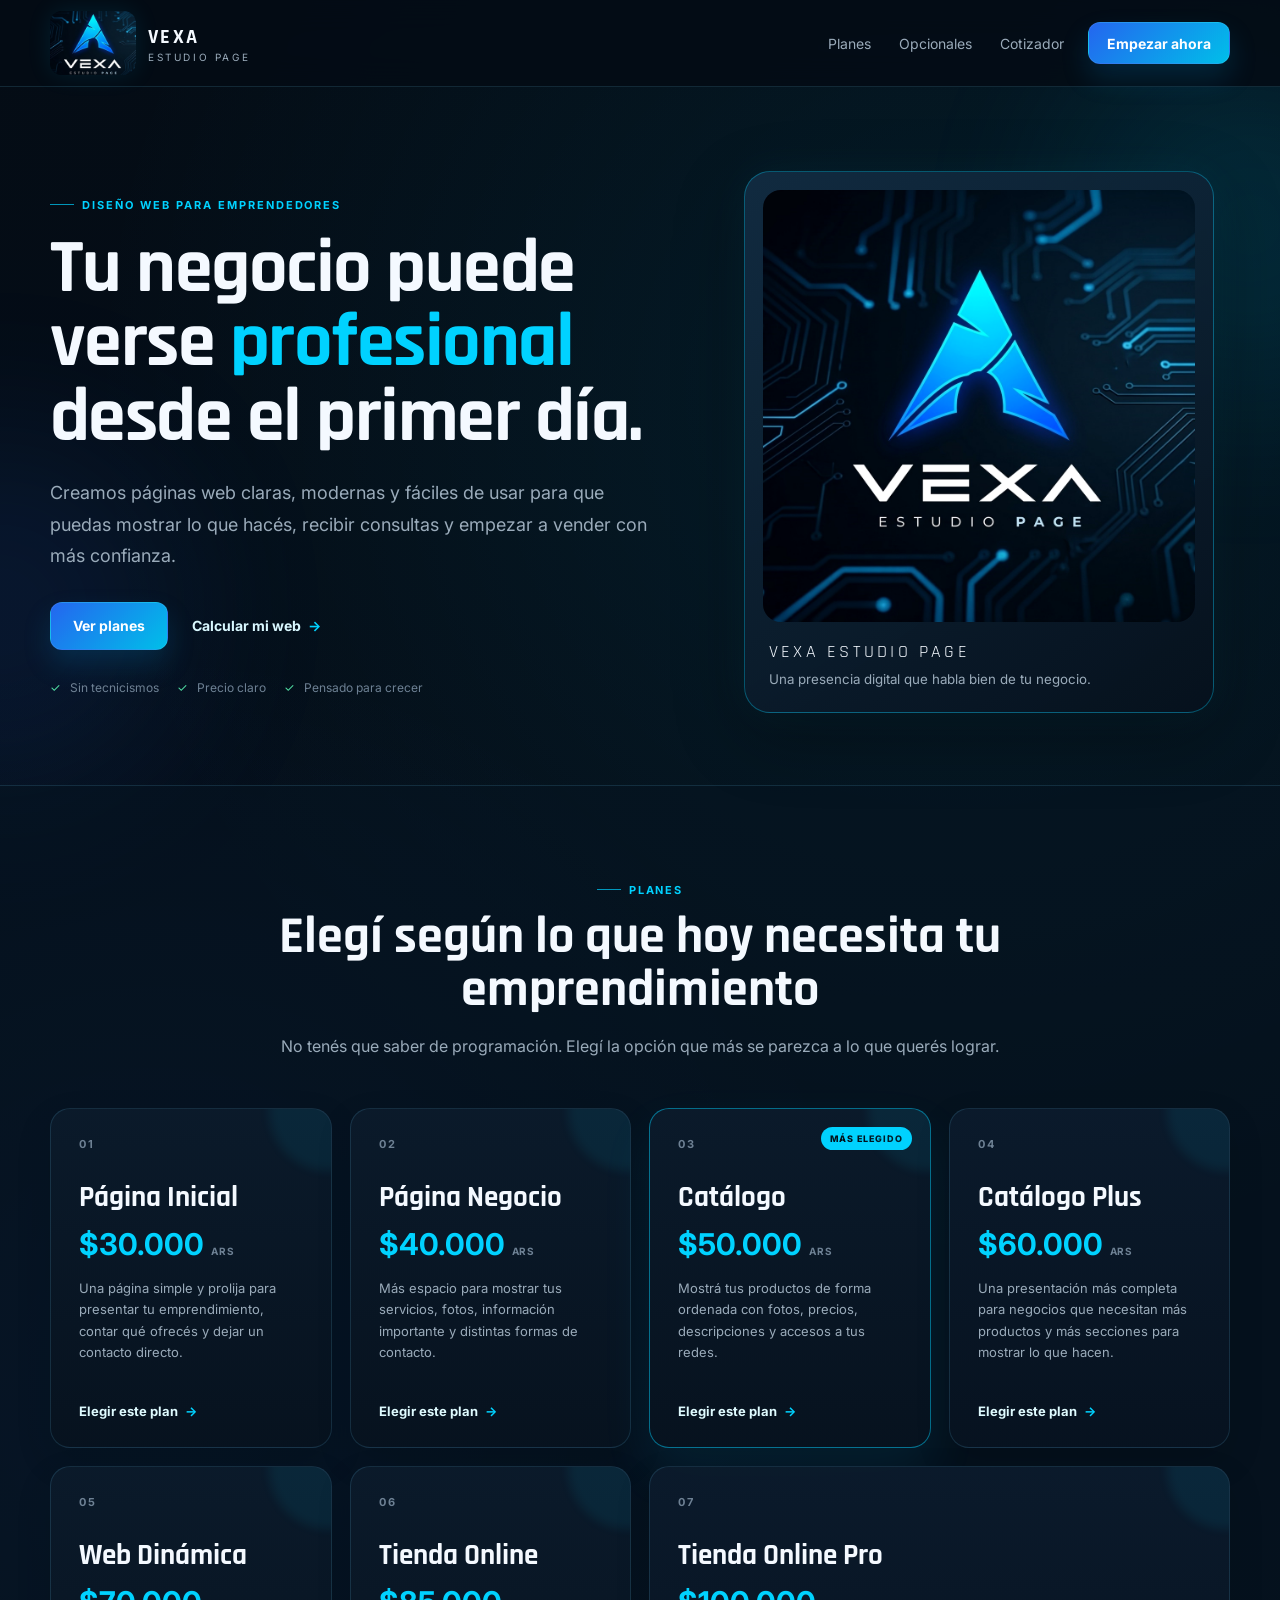
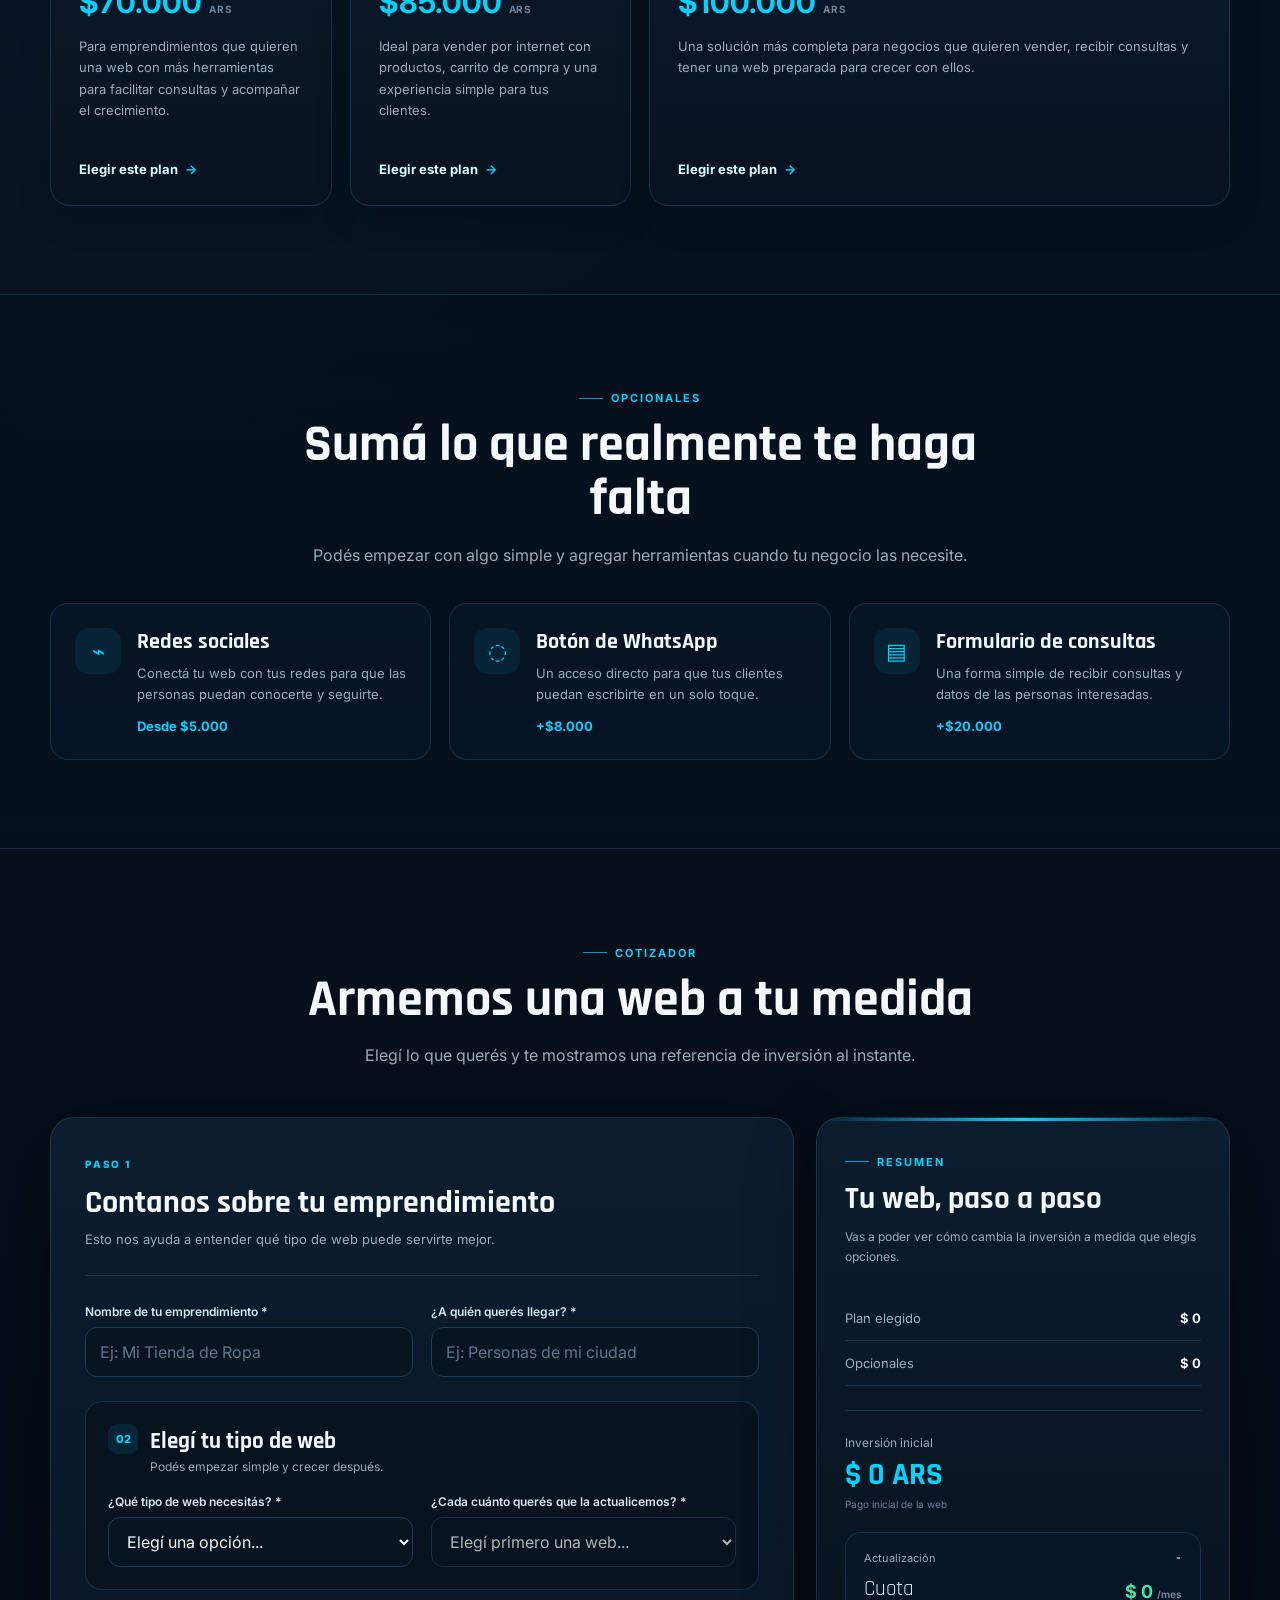
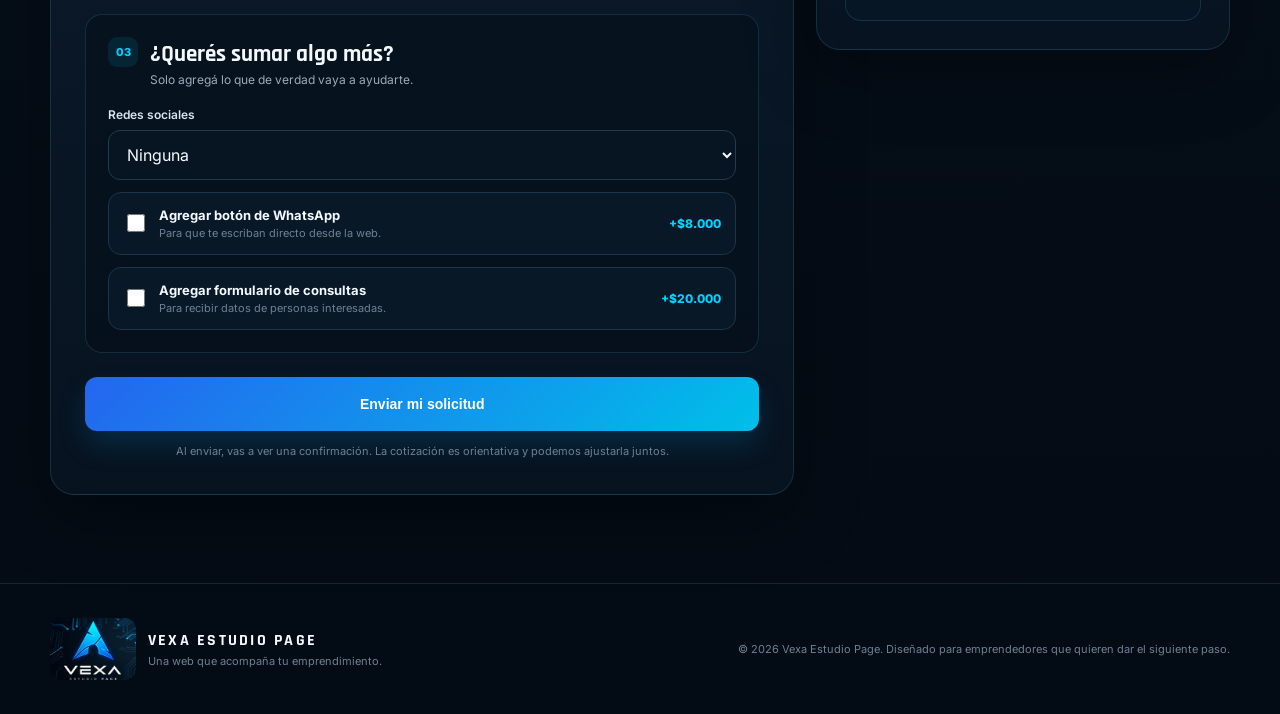
==== index.html @ 66c9d96b "1.0" ====
<!DOCTYPE html>
<html lang="es">
<head>
  <meta charset="UTF-8">
  <meta name="viewport" content="width=device-width, initial-scale=1.0">
  <meta name="description" content="Vexa Estudio Page: páginas web claras, modernas y pensadas para emprendedores.">
  <title>Vexa Estudio Page | Tu web para empezar a crecer</title>
  <link rel="preconnect" href="https://fonts.googleapis.com">
  <link rel="preconnect" href="https://fonts.gstatic.com" crossorigin>
  <link href="https://fonts.googleapis.com/css2?family=Inter:wght@400;500;600;700&family=Rajdhani:wght@500;600;700&display=swap" rel="stylesheet">
  <link rel="stylesheet" href="styles.css">
</head>
<body>
  <div class="page-glow page-glow-one"></div>
  <div class="page-glow page-glow-two"></div>

  <header class="site-header">
    <div class="container header-inner">
      <a class="brand" href="#inicio" aria-label="Vexa Estudio Page">
        <img src="img/logo-vexa-header.jpg" alt="Vexa Estudio Page" class="brand-logo">
        <span class="brand-copy">
          <strong>VEXA</strong>
          <small>ESTUDIO PAGE</small>
        </span>
      </a>

      <nav class="main-nav" aria-label="Navegación principal">
        <a href="#servicios">Planes</a>
        <a href="#funciones">Opcionales</a>
        <a href="#cotizador">Cotizador</a>
      </nav>

      <a href="#cotizador" class="button button-small">Empezar ahora</a>
    </div>
  </header>

  <main>
    <section id="inicio" class="hero">
      <div class="container hero-grid">
        <div class="hero-copy">
          <span class="eyebrow">DISEÑO WEB PARA EMPRENDEDORES</span>
          <h1>Tu negocio puede verse <span>profesional</span> desde el primer día.</h1>
          <p class="hero-text">Creamos páginas web claras, modernas y fáciles de usar para que puedas mostrar lo que hacés, recibir consultas y empezar a vender con más confianza.</p>
          <div class="hero-actions">
            <a href="#servicios" class="button">Ver planes</a>
            <a href="#cotizador" class="text-link">Calcular mi web <span>→</span></a>
          </div>
          <div class="hero-notes">
            <span><i>✓</i> Sin tecnicismos</span>
            <span><i>✓</i> Precio claro</span>
            <span><i>✓</i> Pensado para crecer</span>
          </div>
        </div>

        <div class="hero-brand-card" aria-label="Identidad de Vexa Estudio Page">
          <div class="hero-card-frame">
            <img src="img/logotipo.jpg" alt="Logotipo Vexa Estudio Page" class="hero-logo">
            <div class="hero-card-caption">
              <span>VEXA ESTUDIO PAGE</span>
              <small>Una presencia digital que habla bien de tu negocio.</small>
            </div>
          </div>
        </div>
      </div>
    </section>

    <section id="servicios" class="section section-plans">
      <div class="container">
        <div class="section-heading">
          <span class="eyebrow">PLANES</span>
          <h2>Elegí según lo que hoy necesita tu emprendimiento</h2>
          <p>No tenés que saber de programación. Elegí la opción que más se parezca a lo que querés lograr.</p>
        </div>

        <div class="plans-grid">
          <article class="plan-card">
            <span class="plan-number">01</span>
            <h3>Página Inicial</h3>
            <p class="plan-price">$30.000 <small>ARS</small></p>
            <p class="plan-description">Una página simple y prolija para presentar tu emprendimiento, contar qué ofrecés y dejar un contacto directo.</p>
            <a href="#cotizador" class="plan-link">Elegir este plan <span>→</span></a>
          </article>

          <article class="plan-card">
            <span class="plan-number">02</span>
            <h3>Página Negocio</h3>
            <p class="plan-price">$40.000 <small>ARS</small></p>
            <p class="plan-description">Más espacio para mostrar tus servicios, fotos, información importante y distintas formas de contacto.</p>
            <a href="#cotizador" class="plan-link">Elegir este plan <span>→</span></a>
          </article>

          <article class="plan-card featured">
            <div class="plan-badge">MÁS ELEGIDO</div>
            <span class="plan-number">03</span>
            <h3>Catálogo</h3>
            <p class="plan-price">$50.000 <small>ARS</small></p>
            <p class="plan-description">Mostrá tus productos de forma ordenada con fotos, precios, descripciones y accesos a tus redes.</p>
            <a href="#cotizador" class="plan-link">Elegir este plan <span>→</span></a>
          </article>

          <article class="plan-card">
            <span class="plan-number">04</span>
            <h3>Catálogo Plus</h3>
            <p class="plan-price">$60.000 <small>ARS</small></p>
            <p class="plan-description">Una presentación más completa para negocios que necesitan más productos y más secciones para mostrar lo que hacen.</p>
            <a href="#cotizador" class="plan-link">Elegir este plan <span>→</span></a>
          </article>

          <article class="plan-card">
            <span class="plan-number">05</span>
            <h3>Web Dinámica</h3>
            <p class="plan-price">$70.000 <small>ARS</small></p>
            <p class="plan-description">Para emprendimientos que quieren una web con más herramientas para facilitar consultas y acompañar el crecimiento.</p>
            <a href="#cotizador" class="plan-link">Elegir este plan <span>→</span></a>
          </article>

          <article class="plan-card">
            <span class="plan-number">06</span>
            <h3>Tienda Online</h3>
            <p class="plan-price">$85.000 <small>ARS</small></p>
            <p class="plan-description">Ideal para vender por internet con productos, carrito de compra y una experiencia simple para tus clientes.</p>
            <a href="#cotizador" class="plan-link">Elegir este plan <span>→</span></a>
          </article>

          <article class="plan-card plan-card-wide">
            <span class="plan-number">07</span>
            <h3>Tienda Online Pro</h3>
            <p class="plan-price">$100.000 <small>ARS</small></p>
            <p class="plan-description">Una solución más completa para negocios que quieren vender, recibir consultas y tener una web preparada para crecer con ellos.</p>
            <a href="#cotizador" class="plan-link">Elegir este plan <span>→</span></a>
          </article>
        </div>
      </div>
    </section>

    <section id="funciones" class="section section-extras">
      <div class="container">
        <div class="section-heading compact">
          <span class="eyebrow">OPCIONALES</span>
          <h2>Sumá lo que realmente te haga falta</h2>
          <p>Podés empezar con algo simple y agregar herramientas cuando tu negocio las necesite.</p>
        </div>

        <div class="extras-grid">
          <article class="extra-card">
            <div class="extra-icon">⌁</div>
            <div>
              <h3>Redes sociales</h3>
              <p>Conectá tu web con tus redes para que las personas puedan conocerte y seguirte.</p>
              <strong>Desde $5.000</strong>
            </div>
          </article>

          <article class="extra-card">
            <div class="extra-icon">◌</div>
            <div>
              <h3>Botón de WhatsApp</h3>
              <p>Un acceso directo para que tus clientes puedan escribirte en un solo toque.</p>
              <strong>+$8.000</strong>
            </div>
          </article>

          <article class="extra-card">
            <div class="extra-icon">▤</div>
            <div>
              <h3>Formulario de consultas</h3>
              <p>Una forma simple de recibir consultas y datos de las personas interesadas.</p>
              <strong>+$20.000</strong>
            </div>
          </article>
        </div>
      </div>
    </section>

    <section id="cotizador" class="section section-quote">
      <div class="container">
        <div class="section-heading quote-heading">
          <span class="eyebrow">COTIZADOR</span>
          <h2>Armemos una web a tu medida</h2>
          <p>Elegí lo que querés y te mostramos una referencia de inversión al instante.</p>
        </div>

        <div class="quote-layout">
          <div class="form-card">
            <div class="form-header">
              <span class="step-label">PASO 1</span>
              <h3>Contanos sobre tu emprendimiento</h3>
              <p>Esto nos ayuda a entender qué tipo de web puede servirte mejor.</p>
            </div>

            <form id="cotizadorForm">
              <div class="field-grid">
                <div class="field">
                  <label for="nombreNegocio">Nombre de tu emprendimiento *</label>
                  <input type="text" id="nombreNegocio" required placeholder="Ej: Mi Tienda de Ropa">
                </div>
                <div class="field">
                  <label for="publicoObjetivo">¿A quién querés llegar? *</label>
                  <input type="text" id="publicoObjetivo" required placeholder="Ej: Personas de mi ciudad">
                </div>
              </div>

              <div class="form-block">
                <div class="form-block-title">
                  <span>02</span>
                  <div>
                    <h4>Elegí tu tipo de web</h4>
                    <p>Podés empezar simple y crecer después.</p>
                  </div>
                </div>

                <div class="field-grid">
                  <div class="field">
                    <label for="formatoWeb">¿Qué tipo de web necesitás? *</label>
                    <select id="formatoWeb" required class="val-trigger">
                      <option value="" disabled selected>Elegí una opción...</option>
                      <option value="inicio">Página Inicial ($30.000)</option>
                      <option value="negocio">Página Negocio ($40.000)</option>
                      <option value="catalogo">Catálogo ($50.000)</option>
                      <option value="catalogoplus">Catálogo Plus ($60.000)</option>
                      <option value="dinamica">Web Dinámica ($70.000)</option>
                      <option value="tienda">Tienda Online ($85.000)</option>
                      <option value="tiendapro">Tienda Online Pro ($100.000)</option>
                      <option value="amedida">Necesito algo especial</option>
                    </select>
                  </div>
                  <div class="field">
                    <label for="frecuenciaMantenimiento">¿Cada cuánto querés que la actualicemos? *</label>
                    <select id="frecuenciaMantenimiento" required class="val-trigger">
                      <option value="" disabled selected>Elegí primero una web...</option>
                      <option value="mensual">Mensual (Básico)</option>
                      <option value="quincenal">Quincenal (Recomendado)</option>
                      <option value="semanal">Semanal (Pro)</option>
                    </select>
                  </div>
                </div>
              </div>

              <div class="form-block">
                <div class="form-block-title">
                  <span>03</span>
                  <div>
                    <h4>¿Querés sumar algo más?</h4>
                    <p>Solo agregá lo que de verdad vaya a ayudarte.</p>
                  </div>
                </div>

                <div class="field">
                  <label for="addonRedes">Redes sociales</label>
                  <select id="addonRedes" class="val-trigger">
                    <option value="0" selected>Ninguna</option>
                    <option value="1">1 Red Social (+$5.000)</option>
                    <option value="3">3 Redes Sociales (+$13.000)</option>
                  </select>
                </div>

                <label class="check-row">
                  <input type="checkbox" id="addonWhatsapp" class="val-trigger" value="8000">
                  <span>
                    <strong>Agregar botón de WhatsApp</strong>
                    <small>Para que te escriban directo desde la web.</small>
                  </span>
                  <em>+$8.000</em>
                </label>

                <label class="check-row">
                  <input type="checkbox" id="addonLeads" class="val-trigger" value="20000">
                  <span>
                    <strong>Agregar formulario de consultas</strong>
                    <small>Para recibir datos de personas interesadas.</small>
                  </span>
                  <em>+$20.000</em>
                </label>
              </div>

              <button type="submit" class="button button-submit">Enviar mi solicitud</button>
              <p class="form-note">Al enviar, vas a ver una confirmación. La cotización es orientativa y podemos ajustarla juntos.</p>
            </form>
          </div>

          <aside class="summary-card" aria-live="polite">
            <div class="summary-top">
              <span class="eyebrow">RESUMEN</span>
              <h3>Tu web, paso a paso</h3>
              <p>Vas a poder ver cómo cambia la inversión a medida que elegís opciones.</p>
            </div>

            <div class="summary-list">
              <div class="summary-row">
                <span>Plan elegido</span>
                <strong id="val-plan">$ 0</strong>
              </div>
              <div class="summary-row">
                <span>Opcionales</span>
                <strong id="val-addons">$ 0</strong>
              </div>

              <div id="detalle-addons-lista" class="summary-details hidden">
                <div id="det-redes" class="summary-detail hidden"><span>Redes sociales</span><span id="val-det-redes"></span></div>
                <div id="det-wsp" class="summary-detail hidden"><span>WhatsApp</span><span>$ 8.000</span></div>
                <div id="det-leads" class="summary-detail hidden"><span>Formulario</span><span>$ 20.000</span></div>
              </div>
            </div>

            <div class="summary-total">
              <span>Inversión inicial</span>
              <strong id="val-total-desarrollo">$ 0 ARS</strong>
              <small>Pago inicial de la web</small>
            </div>

            <div class="summary-maintenance">
              <div class="maintenance-head">
                <span>Actualización</span>
                <b id="lbl-freq">-</b>
              </div>
              <div class="maintenance-price">
                <span>Cuota</span>
                <strong id="val-mantenimiento">$ 0 <small>/mes</small></strong>
              </div>
            </div>
          </aside>
        </div>
      </div>
    </section>
  </main>

  <footer class="site-footer">
    <div class="container footer-inner">
      <div class="footer-brand">
        <img src="img/logo-vexa-header.jpg" alt="Vexa Estudio Page" class="footer-logo">
        <div>
          <strong>VEXA ESTUDIO PAGE</strong>
          <span>Una web que acompaña tu emprendimiento.</span>
        </div>
      </div>
      <p>© 2026 Vexa Estudio Page. Diseñado para emprendedores que quieren dar el siguiente paso.</p>
    </div>
  </footer>

  <div id="mensajeExito" class="toast" role="status" aria-live="polite">
    <div class="toast-icon">✓</div>
    <div>
      <strong>Solicitud enviada</strong>
      <p>Recibimos tus datos. Pronto nos pondremos en contacto para ayudarte.</p>
    </div>
  </div>

  <script src="script.js"></script>
</body>
</html>
---- styles.css ----
:root {
  --bg: #06101c;
  --bg-soft: #081827;
  --panel: #0b1a2b;
  --panel-2: #0e2236;
  --line: rgba(108, 211, 255, .14);
  --line-strong: rgba(0, 210, 255, .34);
  --cyan: #00d2ff;
  --blue: #2c74ff;
  --text: #f4f9ff;
  --muted: #9aabba;
  --muted-2: #6e8194;
  --success: #51e1a5;
  --shadow: 0 22px 70px rgba(0, 0, 0, .32);
  --radius: 20px;
}

* { box-sizing: border-box; }
html { scroll-behavior: smooth; }
body {
  margin: 0;
  background:
    radial-gradient(circle at 75% 10%, rgba(0,210,255,.08), transparent 24%),
    radial-gradient(circle at 12% 35%, rgba(44,116,255,.08), transparent 26%),
    linear-gradient(180deg, #040c15 0%, var(--bg) 52%, #040b14 100%);
  color: var(--text);
  font-family: 'Inter', sans-serif;
  overflow-x: hidden;
}

a { color: inherit; text-decoration: none; }
img { max-width: 100%; }
.container { width: min(1180px, calc(100% - 40px)); margin: 0 auto; }

.page-glow {
  position: fixed;
  width: 360px;
  height: 360px;
  border-radius: 50%;
  filter: blur(90px);
  pointer-events: none;
  opacity: .11;
  z-index: -1;
}
.page-glow-one { top: 5%; right: -150px; background: var(--cyan); }
.page-glow-two { bottom: 12%; left: -180px; background: var(--blue); }

.site-header {
  position: sticky;
  top: 0;
  z-index: 50;
  background: rgba(4, 12, 21, .88);
  backdrop-filter: blur(16px);
  border-bottom: 1px solid var(--line);
}
.header-inner {
  min-height: 86px;
  display: flex;
  align-items: center;
  justify-content: space-between;
  gap: 24px;
}
.brand { display: flex; align-items: center; gap: 12px; min-width: 240px; }
.brand-logo {
  width: 86px;
  height: 64px;
  border-radius: 12px;
  object-fit: cover;
  object-position: center;
  box-shadow: 0 0 24px rgba(0,210,255,.10);
}
.brand-copy { display: flex; flex-direction: column; gap: 1px; }
.brand-copy strong { font-family: 'Rajdhani', sans-serif; font-size: 20px; letter-spacing: .12em; }
.brand-copy small { color: var(--muted); font-size: 10px; letter-spacing: .26em; }
.main-nav { display: flex; align-items: center; gap: 28px; margin-left: auto; }
.main-nav a { color: var(--muted); font-size: 14px; transition: color .2s ease; }
.main-nav a:hover { color: var(--text); }

.button {
  display: inline-flex;
  justify-content: center;
  align-items: center;
  min-height: 48px;
  padding: 0 22px;
  border-radius: 12px;
  color: white;
  font-weight: 700;
  font-size: 14px;
  border: 1px solid rgba(255,255,255,.08);
  background: linear-gradient(135deg, #2466ef, #00bfe9);
  box-shadow: 0 14px 28px rgba(0,151,224,.18);
  transition: transform .2s ease, box-shadow .2s ease, filter .2s ease;
}
.button:hover { transform: translateY(-2px); box-shadow: 0 18px 34px rgba(0,151,224,.24); filter: brightness(1.04); }
.button-small { min-height: 42px; padding: 0 18px; }

.hero { padding: 84px 0 72px; }
.hero-grid { display: grid; grid-template-columns: 1.1fr .9fr; gap: 64px; align-items: center; }
.eyebrow {
  display: inline-flex;
  align-items: center;
  gap: 8px;
  color: var(--cyan);
  font-size: 11px;
  font-weight: 700;
  letter-spacing: .18em;
}
.eyebrow::before { content: ''; width: 24px; height: 1px; background: var(--cyan); opacity: .7; }
.hero h1, .section-heading h2, .form-header h3, .summary-top h3, .plan-card h3 { font-family: 'Rajdhani', sans-serif; }
.hero h1 {
  font-size: clamp(46px, 6vw, 76px);
  line-height: .98;
  margin: 20px 0 22px;
  max-width: 720px;
  letter-spacing: -.02em;
}
.hero h1 span { color: var(--cyan); }
.hero-text { color: var(--muted); font-size: 18px; line-height: 1.75; max-width: 650px; margin: 0 0 30px; }
.hero-actions { display: flex; align-items: center; gap: 24px; flex-wrap: wrap; }
.text-link { color: #d9f8ff; font-size: 14px; font-weight: 700; }
.text-link span { color: var(--cyan); margin-left: 4px; }
.hero-notes { display: flex; flex-wrap: wrap; gap: 18px; margin-top: 30px; color: var(--muted-2); font-size: 12px; }
.hero-notes i { color: var(--success); font-style: normal; margin-right: 6px; }
.hero-brand-card { display: flex; justify-content: center; }
.hero-card-frame {
  width: min(470px, 100%);
  border-radius: 26px;
  padding: 18px;
  background: linear-gradient(145deg, rgba(20,47,70,.84), rgba(6,17,29,.96));
  border: 1px solid var(--line-strong);
  box-shadow: var(--shadow), 0 0 42px rgba(0,210,255,.07);
}
.hero-logo {
  display: block;
  width: 100%;
  aspect-ratio: 1 / 1;
  object-fit: cover;
  border-radius: 18px;
  filter: saturate(1.04) contrast(1.02);
}
.hero-card-caption { padding: 18px 6px 4px; }
.hero-card-caption span { display: block; font-family: 'Rajdhani', sans-serif; font-size: 18px; letter-spacing: .18em; }
.hero-card-caption small { display: block; color: var(--muted); margin-top: 6px; line-height: 1.6; }

.section { padding: 88px 0; }
.section-plans { border-top: 1px solid var(--line); border-bottom: 1px solid var(--line); background: rgba(7,20,33,.55); }
.section-heading { max-width: 760px; margin: 0 auto 48px; text-align: center; }
.section-heading.compact { margin-bottom: 34px; }
.section-heading h2 { font-size: clamp(36px, 5vw, 52px); line-height: 1.03; margin: 14px 0 14px; }
.section-heading p { margin: 0; color: var(--muted); line-height: 1.75; }

.plans-grid { display: grid; grid-template-columns: repeat(4, 1fr); gap: 18px; }
.plan-card {
  position: relative;
  min-height: 340px;
  padding: 28px;
  border-radius: var(--radius);
  background: linear-gradient(180deg, rgba(11,27,44,.96), rgba(7,19,32,.96));
  border: 1px solid var(--line);
  box-shadow: 0 14px 36px rgba(0,0,0,.12);
  display: flex;
  flex-direction: column;
  overflow: hidden;
  transition: transform .24s ease, border-color .24s ease, box-shadow .24s ease;
}
.plan-card::after {
  content: '';
  position: absolute;
  width: 120px;
  height: 120px;
  top: -58px;
  right: -58px;
  border-radius: 50%;
  background: rgba(0,210,255,.07);
  filter: blur(5px);
}
.plan-card:hover { transform: translateY(-6px); border-color: rgba(0,210,255,.35); box-shadow: 0 22px 42px rgba(0,0,0,.18); }
.plan-card.featured { border-color: rgba(0,210,255,.48); box-shadow: 0 24px 52px rgba(0,210,255,.08); }
.plan-card-wide { grid-column: span 2; }
.plan-number { color: var(--muted-2); font-size: 11px; font-weight: 700; letter-spacing: .2em; }
.plan-card h3 { font-size: 29px; margin: 28px 0 10px; }
.plan-price { margin: 0; color: var(--cyan); font-size: 30px; font-weight: 700; }
.plan-price small { color: var(--muted-2); font-size: 10px; letter-spacing: .08em; }
.plan-description { color: var(--muted); line-height: 1.65; font-size: 13px; margin: 16px 0 26px; flex: 1; }
.plan-link { color: #dffbff; font-size: 13px; font-weight: 700; }
.plan-link span { color: var(--cyan); margin-left: 4px; }
.plan-badge { position: absolute; top: 18px; right: 18px; padding: 6px 9px; border-radius: 999px; font-size: 9px; font-weight: 800; letter-spacing: .11em; color: #02121d; background: var(--cyan); }

.section-extras { background: linear-gradient(180deg, transparent, rgba(7,18,30,.62)); }
.extras-grid { display: grid; grid-template-columns: repeat(3, 1fr); gap: 18px; }
.extra-card { display: flex; gap: 16px; padding: 24px; border: 1px solid var(--line); background: rgba(8,24,40,.7); border-radius: 18px; }
.extra-icon { width: 46px; height: 46px; flex: 0 0 auto; display: grid; place-items: center; border-radius: 14px; background: rgba(0,210,255,.08); color: var(--cyan); font-size: 22px; }
.extra-card h3 { margin: 0 0 7px; font-family: 'Rajdhani', sans-serif; font-size: 22px; }
.extra-card p { margin: 0 0 10px; color: var(--muted); font-size: 13px; line-height: 1.65; }
.extra-card strong { font-size: 13px; color: var(--cyan); }

.section-quote { border-top: 1px solid var(--line); }
.quote-layout { display: grid; grid-template-columns: 1.35fr .75fr; gap: 22px; align-items: start; }
.form-card, .summary-card { border-radius: 24px; border: 1px solid var(--line); background: linear-gradient(180deg, rgba(12,29,47,.98), rgba(7,19,32,.98)); box-shadow: var(--shadow); }
.form-card { padding: 34px; }
.form-header { margin-bottom: 28px; padding-bottom: 24px; border-bottom: 1px solid var(--line); }
.step-label { color: var(--cyan); font-size: 10px; letter-spacing: .18em; font-weight: 800; }
.form-header h3 { margin: 10px 0 6px; font-size: 32px; }
.form-header p { margin: 0; color: var(--muted); line-height: 1.65; font-size: 13px; }
.field-grid { display: grid; grid-template-columns: repeat(2, 1fr); gap: 18px; }
.field { display: flex; flex-direction: column; gap: 8px; }
.field label { font-size: 12px; color: #d8e6f0; font-weight: 600; }
input, select {
  width: 100%;
  min-height: 50px;
  border-radius: 12px;
  border: 1px solid #233a50;
  background: #071522;
  color: var(--text);
  padding: 0 14px;
  font: inherit;
  outline: none;
  transition: border-color .2s ease, box-shadow .2s ease, background .2s ease;
}
input::placeholder { color: #617488; }
input:focus, select:focus { border-color: var(--cyan); box-shadow: 0 0 0 3px rgba(0,210,255,.09); background: #081a2a; }
.form-block { margin-top: 24px; padding: 22px; background: rgba(4,14,24,.52); border: 1px solid var(--line); border-radius: 17px; }
.form-block-title { display: flex; gap: 12px; align-items: flex-start; margin-bottom: 20px; }
.form-block-title > span { display: inline-grid; place-items: center; width: 30px; height: 30px; border-radius: 9px; background: rgba(0,210,255,.10); color: var(--cyan); font-size: 11px; font-weight: 800; }
.form-block-title h4 { margin: 3px 0 3px; font-family: 'Rajdhani', sans-serif; font-size: 23px; }
.form-block-title p { margin: 0; color: var(--muted); font-size: 12px; }
.check-row { display: grid; grid-template-columns: 24px 1fr auto; gap: 12px; align-items: center; padding: 14px; margin-top: 12px; border-radius: 13px; border: 1px solid #1d3449; background: #081827; cursor: pointer; }
.check-row input { width: 18px; min-height: 18px; accent-color: var(--cyan); }
.check-row strong { display: block; font-size: 13px; }
.check-row small { display: block; color: var(--muted-2); margin-top: 3px; font-size: 11px; }
.check-row em { color: var(--cyan); font-style: normal; font-weight: 800; font-size: 12px; }
.button-submit { width: 100%; border: 0; margin-top: 24px; min-height: 54px; }
.form-note { margin: 12px 0 0; color: var(--muted-2); font-size: 11px; line-height: 1.6; text-align: center; }

.summary-card { position: sticky; top: 108px; padding: 28px; overflow: hidden; }
.summary-card::before { content: ''; position: absolute; inset: 0 0 auto 0; height: 3px; background: linear-gradient(90deg, transparent, var(--cyan), transparent); }
.summary-top h3 { font-size: 31px; margin: 10px 0 8px; }
.summary-top p { margin: 0; color: var(--muted); font-size: 12px; line-height: 1.7; }
.summary-list { margin-top: 28px; }
.summary-row, .summary-detail { display: flex; justify-content: space-between; align-items: center; gap: 18px; }
.summary-row { padding: 14px 0; border-bottom: 1px solid var(--line); color: var(--muted); font-size: 13px; }
.summary-row strong { color: var(--text); }
.summary-details { padding: 10px 0 4px 14px; }
.summary-detail { padding: 5px 0; color: var(--muted-2); font-size: 11px; }
.summary-total { margin-top: 24px; padding-top: 24px; border-top: 1px solid var(--line); }
.summary-total span { display: block; color: var(--muted); font-size: 12px; }
.summary-total strong { display: block; margin-top: 5px; font-size: 31px; color: var(--cyan); font-family: 'Rajdhani', sans-serif; }
.summary-total small { display: block; margin-top: 3px; color: var(--muted-2); font-size: 10px; }
.summary-maintenance { margin-top: 22px; padding: 18px; border-radius: 16px; border: 1px solid var(--line); background: #071624; }
.maintenance-head { display: flex; justify-content: space-between; gap: 10px; color: var(--muted); font-size: 11px; }
.maintenance-head b { color: #d7e9f3; font-size: 10px; text-transform: uppercase; letter-spacing: .08em; }
.maintenance-price { display: flex; justify-content: space-between; align-items: end; gap: 10px; margin-top: 10px; }
.maintenance-price span { color: #d8e6f0; font-family: 'Rajdhani', sans-serif; font-size: 21px; }
.maintenance-price strong { color: var(--success); font-size: 18px; }
.maintenance-price small { color: var(--muted-2); font-size: 10px; }
.hidden { display: none !important; }

.site-footer { border-top: 1px solid var(--line); background: #030b14; padding: 34px 0; }
.footer-inner { display: flex; justify-content: space-between; align-items: center; gap: 24px; }
.footer-brand { display: flex; align-items: center; gap: 12px; }
.footer-logo { width: 86px; height: 62px; object-fit: cover; border-radius: 11px; }
.footer-brand strong { display: block; font-family: 'Rajdhani', sans-serif; letter-spacing: .14em; font-size: 16px; }
.footer-brand span { display: block; margin-top: 3px; color: var(--muted-2); font-size: 11px; }
.footer-inner > p { margin: 0; color: var(--muted-2); font-size: 11px; text-align: right; }

.toast { position: fixed; right: 22px; bottom: 22px; z-index: 100; width: min(370px, calc(100vw - 44px)); display: none; align-items: flex-start; gap: 12px; padding: 16px; border-radius: 16px; background: #092033; border: 1px solid rgba(0,210,255,.3); box-shadow: 0 22px 55px rgba(0,0,0,.35); }
.toast-icon { width: 34px; height: 34px; display: grid; place-items: center; border-radius: 10px; background: rgba(81,225,165,.11); color: var(--success); font-weight: 900; }
.toast strong { font-size: 13px; }
.toast p { margin: 4px 0 0; color: var(--muted); line-height: 1.5; font-size: 11px; }

@media (max-width: 1050px) {
  .main-nav { display: none; }
  .hero-grid { grid-template-columns: 1fr; }
  .hero-copy { max-width: 760px; }
  .hero-brand-card { justify-content: flex-start; }
  .plans-grid { grid-template-columns: repeat(2, 1fr); }
  .plan-card-wide { grid-column: span 1; }
  .quote-layout { grid-template-columns: 1fr; }
  .summary-card { position: static; }
}

@media (max-width: 720px) {
  .container { width: min(100% - 28px, 1180px); }
  .header-inner { min-height: 76px; }
  .brand { min-width: auto; }
  .brand-copy { display: none; }
  .brand-logo { width: 92px; height: 60px; }
  .button-small { min-height: 40px; padding: 0 14px; font-size: 12px; }
  .hero { padding: 58px 0 54px; }
  .hero h1 { font-size: clamp(42px, 12vw, 62px); }
  .hero-text { font-size: 16px; }
  .section { padding: 64px 0; }
  .plans-grid, .extras-grid { grid-template-columns: 1fr; }
  .plan-card { min-height: 0; }
  .field-grid { grid-template-columns: 1fr; }
  .form-card, .summary-card { padding: 22px; }
  .check-row { grid-template-columns: 22px 1fr; }
  .check-row em { grid-column: 2; justify-self: start; }
  .footer-inner { flex-direction: column; align-items: flex-start; }
  .footer-inner > p { text-align: left; }
}
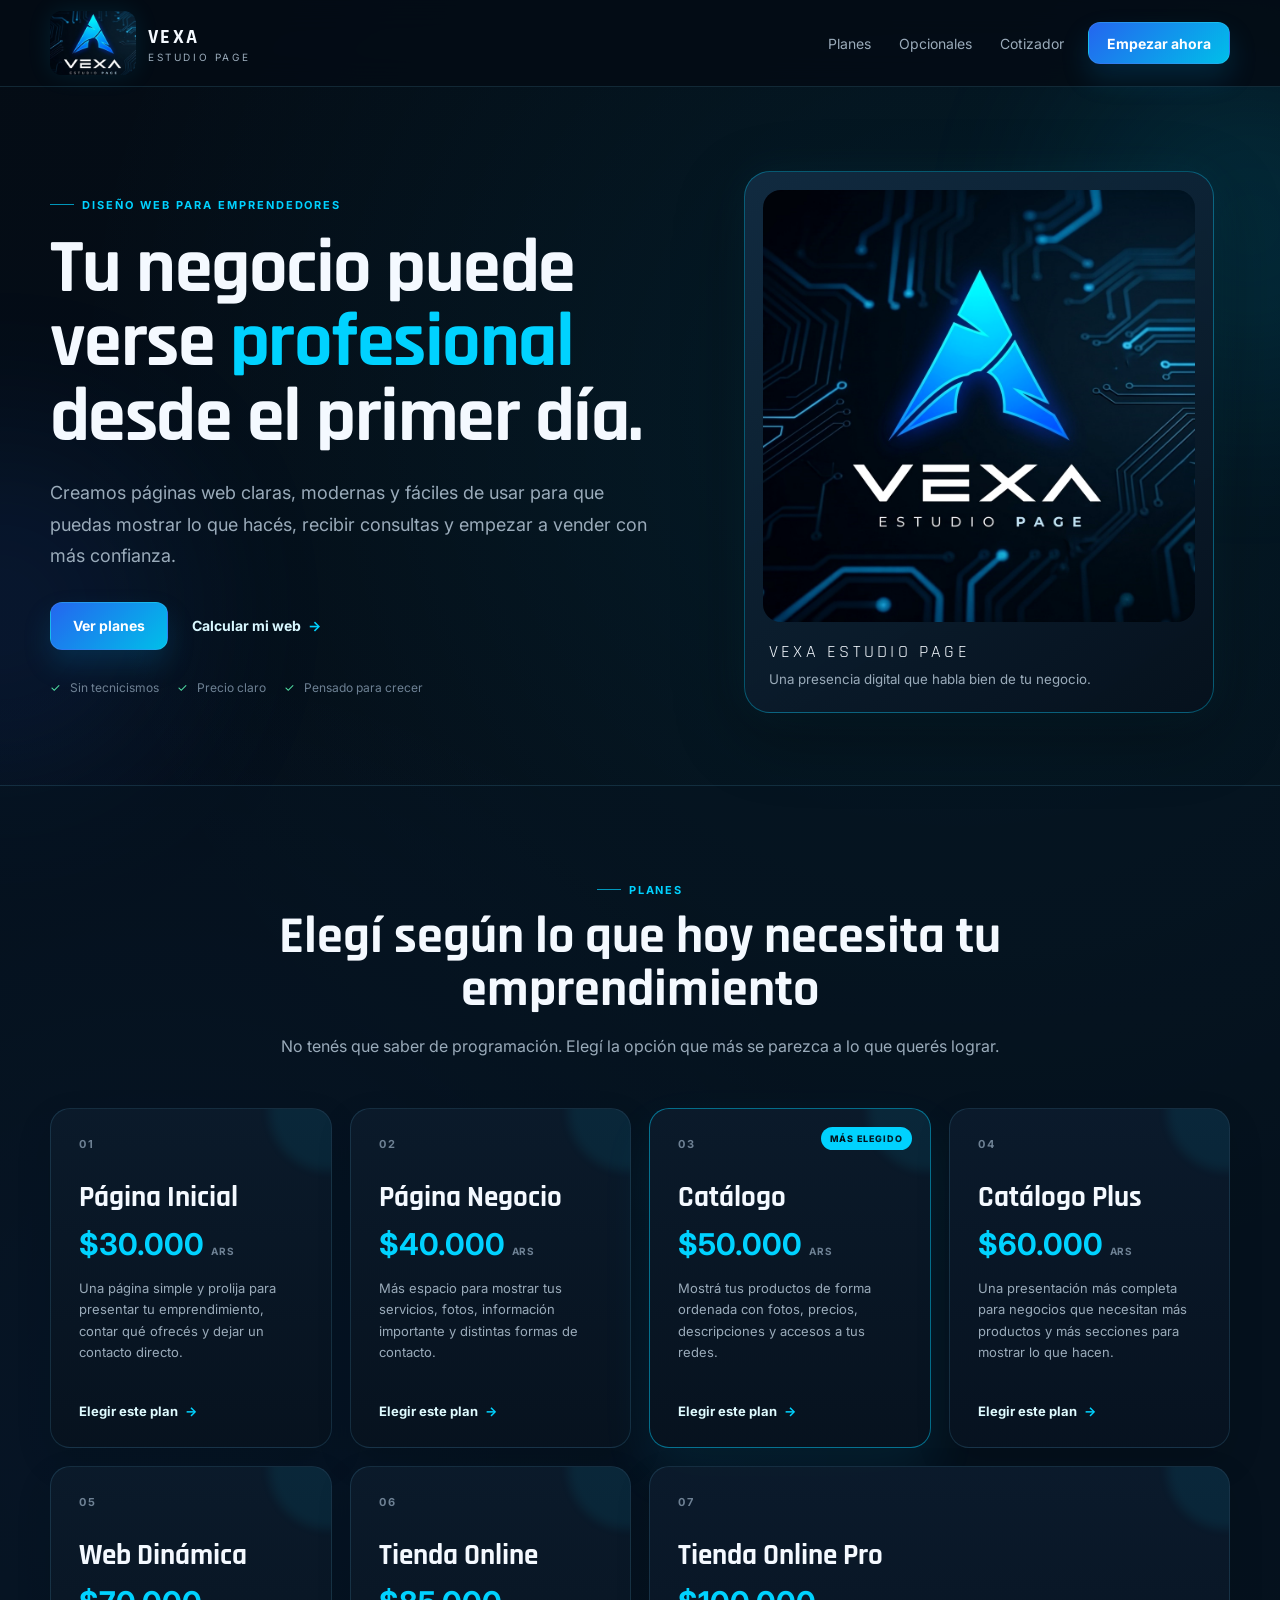
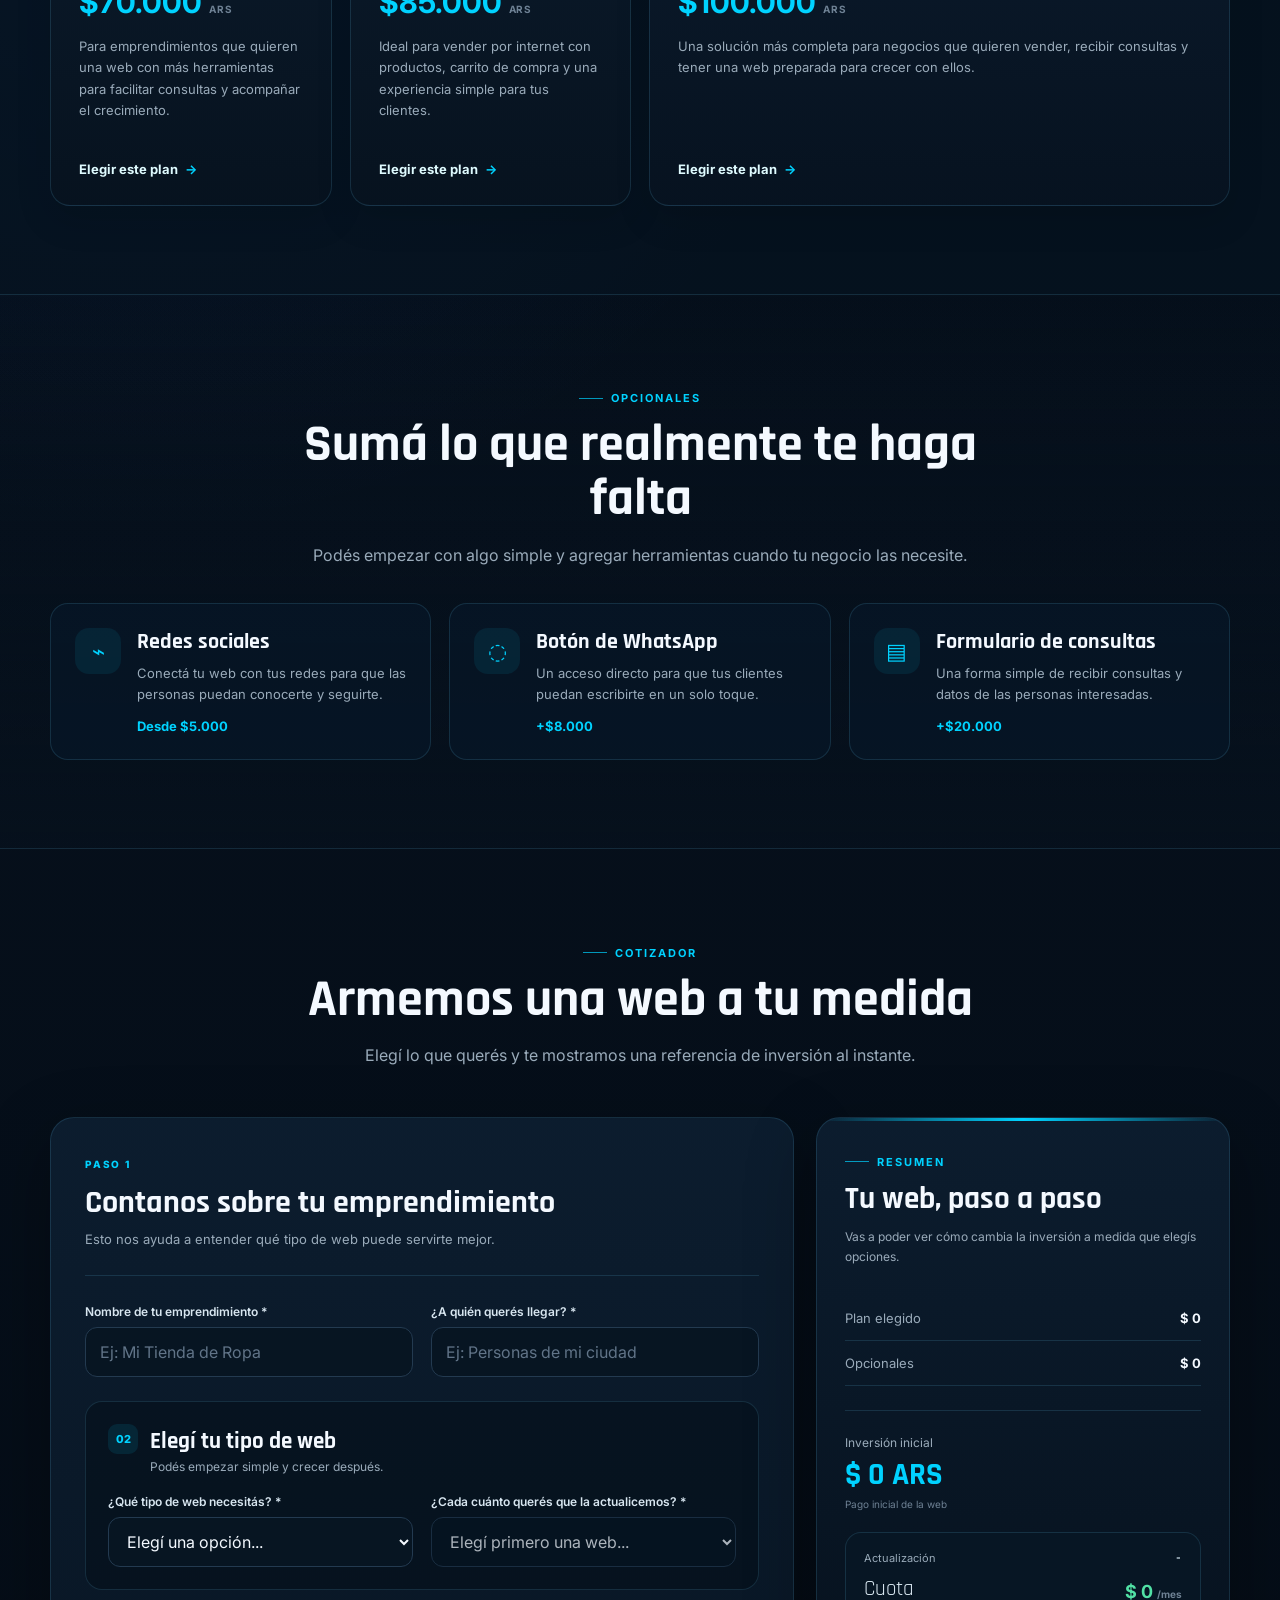
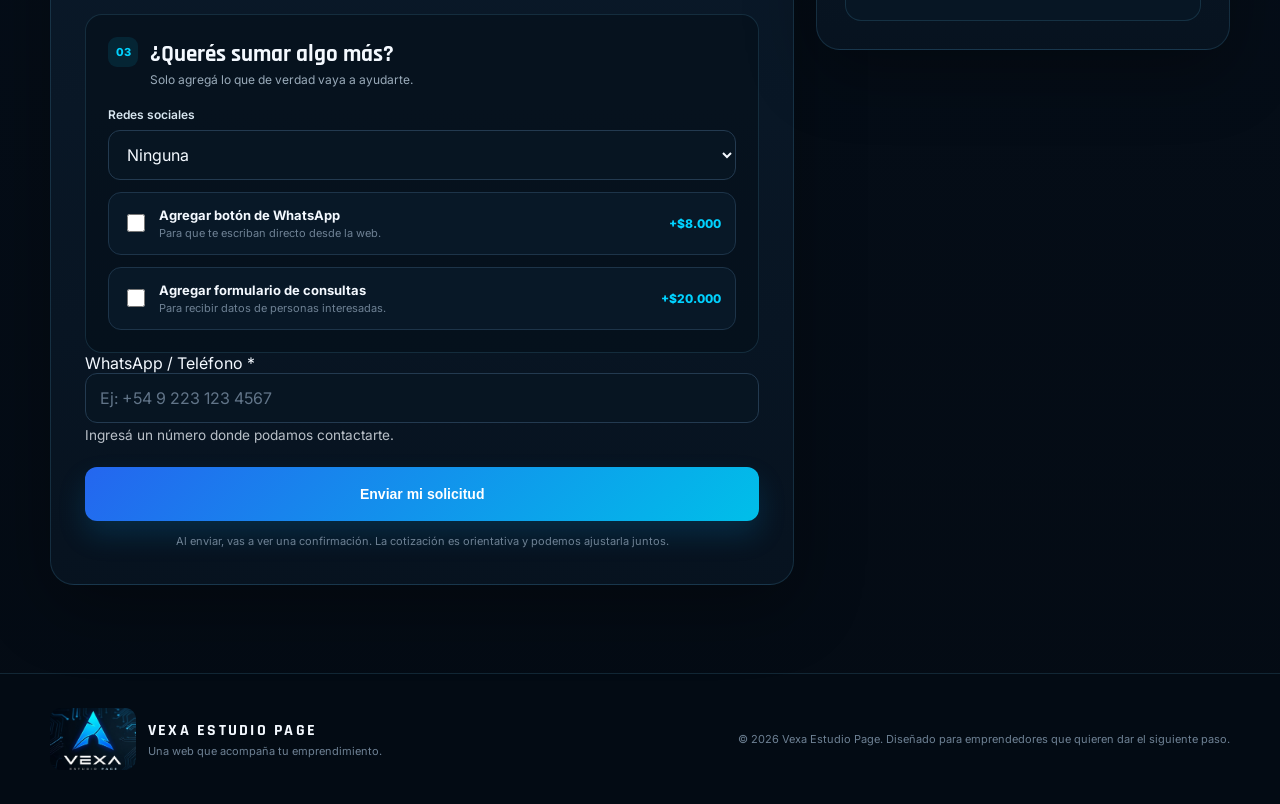
==== commit 557d7c4d: "2.0" ====
--- a/index.html
+++ b/index.html
@@ -188,7 +188,13 @@
               <p>Esto nos ayuda a entender qué tipo de web puede servirte mejor.</p>
             </div>
 
-            <form id="cotizadorForm">
+            <!--
+  ENVÍO POR CORREO:
+  El formulario sigue usando el mismo ID (#cotizadorForm) y toda la lógica del cotizador
+  permanece en script.js. El envío del correo se realiza desde JavaScript mediante FormSubmit,
+  por lo que NO hace falta crear ni mantener un servidor propio.
+-->
+<form id="cotizadorForm">
               <div class="field-grid">
                 <div class="field">
                   <label for="nombreNegocio">Nombre de tu emprendimiento *</label>
@@ -273,7 +279,23 @@
                 </label>
               </div>
 
-              <button type="submit" class="button button-submit">Enviar mi solicitud</button>
+              
+        <!-- CAMBIO: WhatsApp/teléfono de contacto. Es obligatorio para poder contactar al cliente. -->
+        <div class="form-group">
+            <label for="whatsapp">WhatsApp / Teléfono *</label>
+            <input
+                type="tel"
+                id="whatsapp"
+                name="whatsapp"
+                placeholder="Ej: +54 9 223 123 4567"
+                autocomplete="tel"
+                inputmode="tel"
+                required
+                aria-required="true"
+            >
+            <small>Ingresá un número donde podamos contactarte.</small>
+        </div>
+<button type="submit" class="button button-submit">Enviar mi solicitud</button>
               <p class="form-note">Al enviar, vas a ver una confirmación. La cotización es orientativa y podemos ajustarla juntos.</p>
             </form>
           </div>
--- a/styles.css
+++ b/styles.css
@@ -299,3 +299,12 @@
   .footer-inner { flex-direction: column; align-items: flex-start; }
   .footer-inner > p { text-align: left; }
 }
+
+
+/* CAMBIO: estilos mínimos para el nuevo campo WhatsApp */
+.form-group small {
+    display: block;
+    margin-top: 4px;
+    font-size: 0.85em;
+    opacity: 0.75;
+}
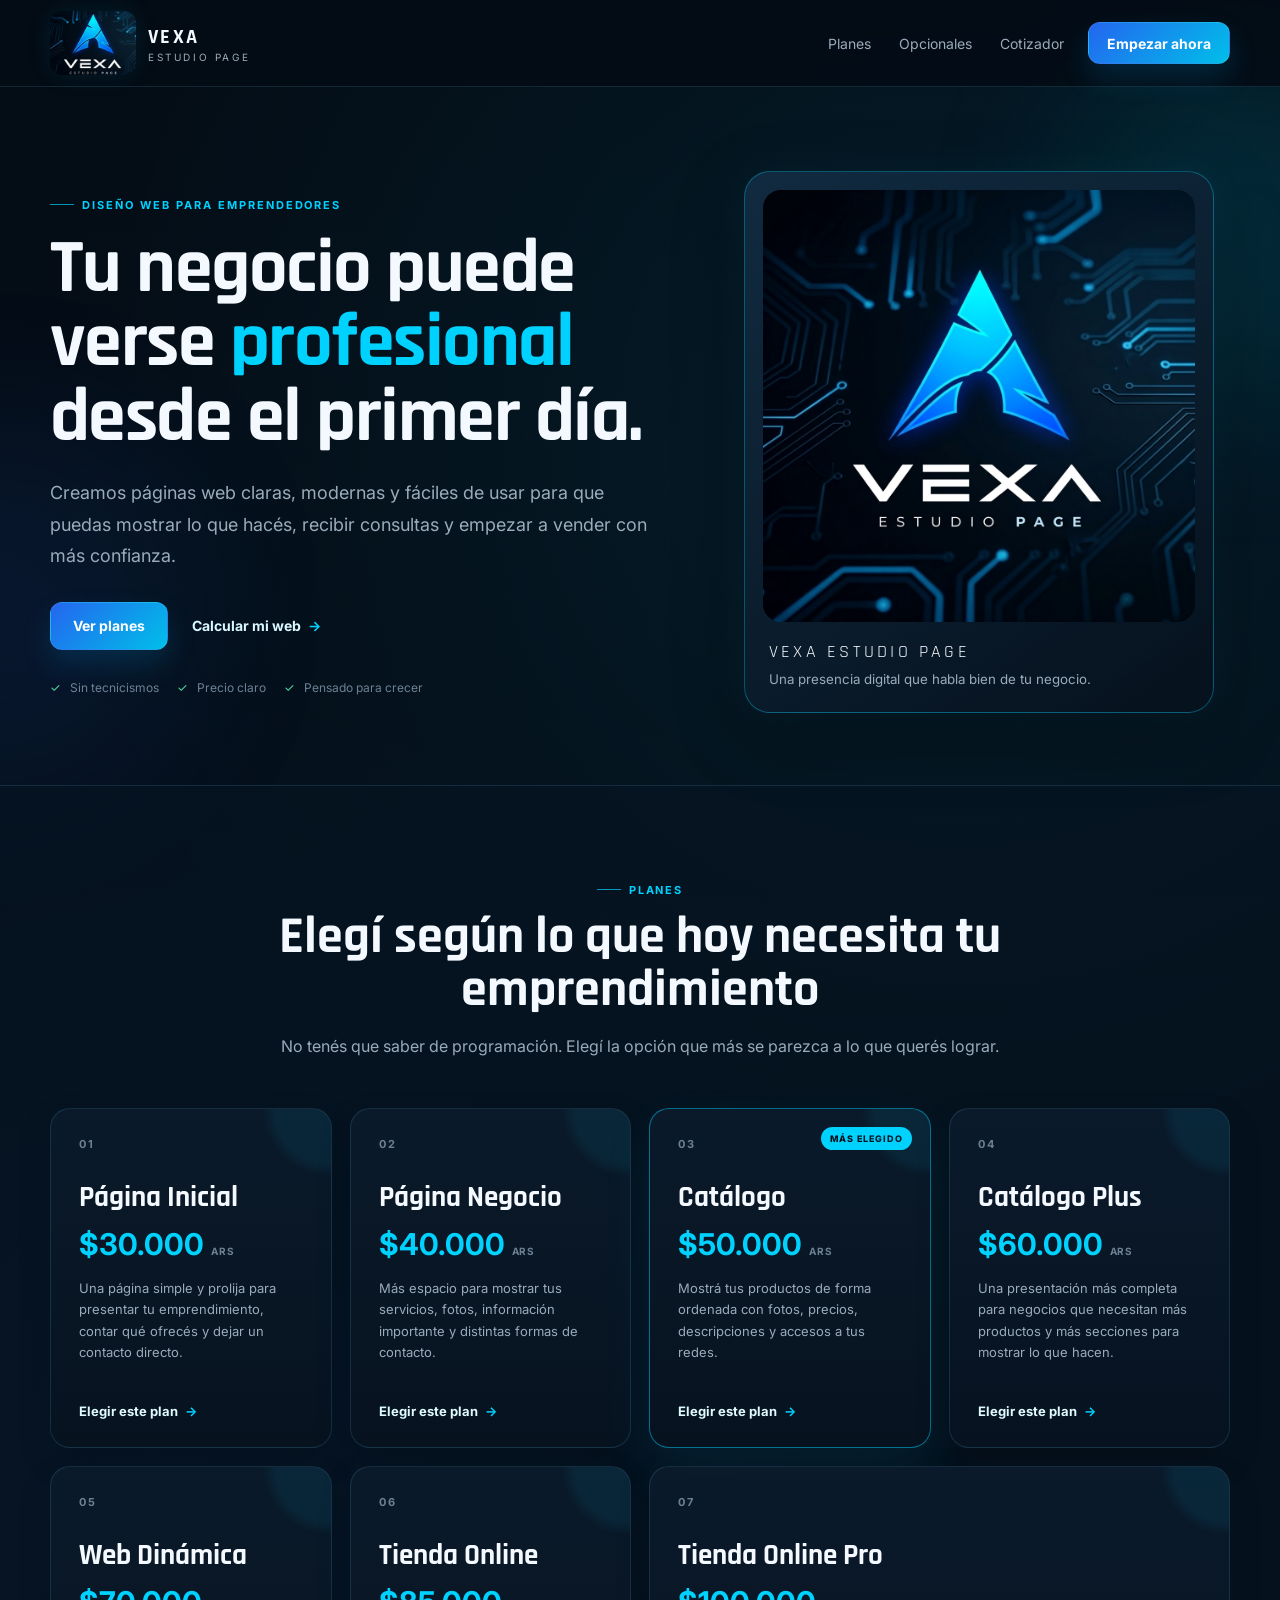
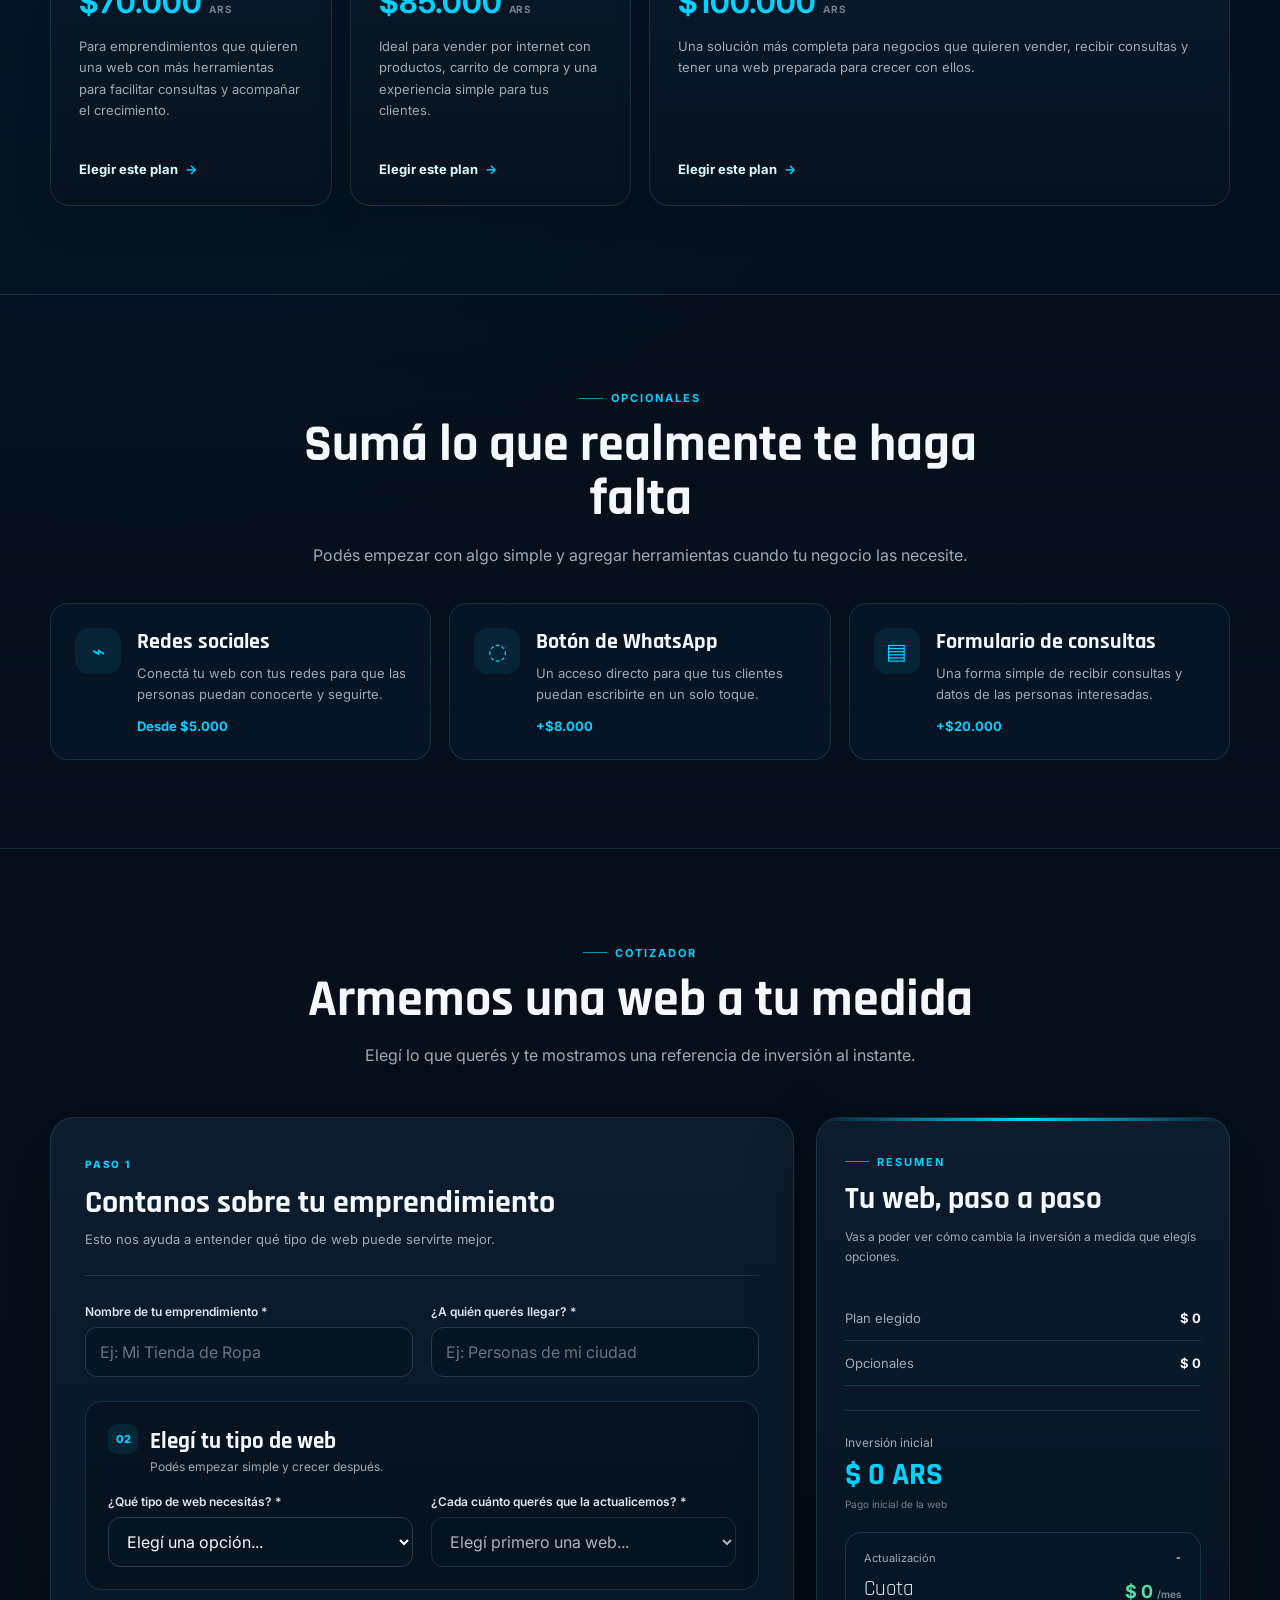
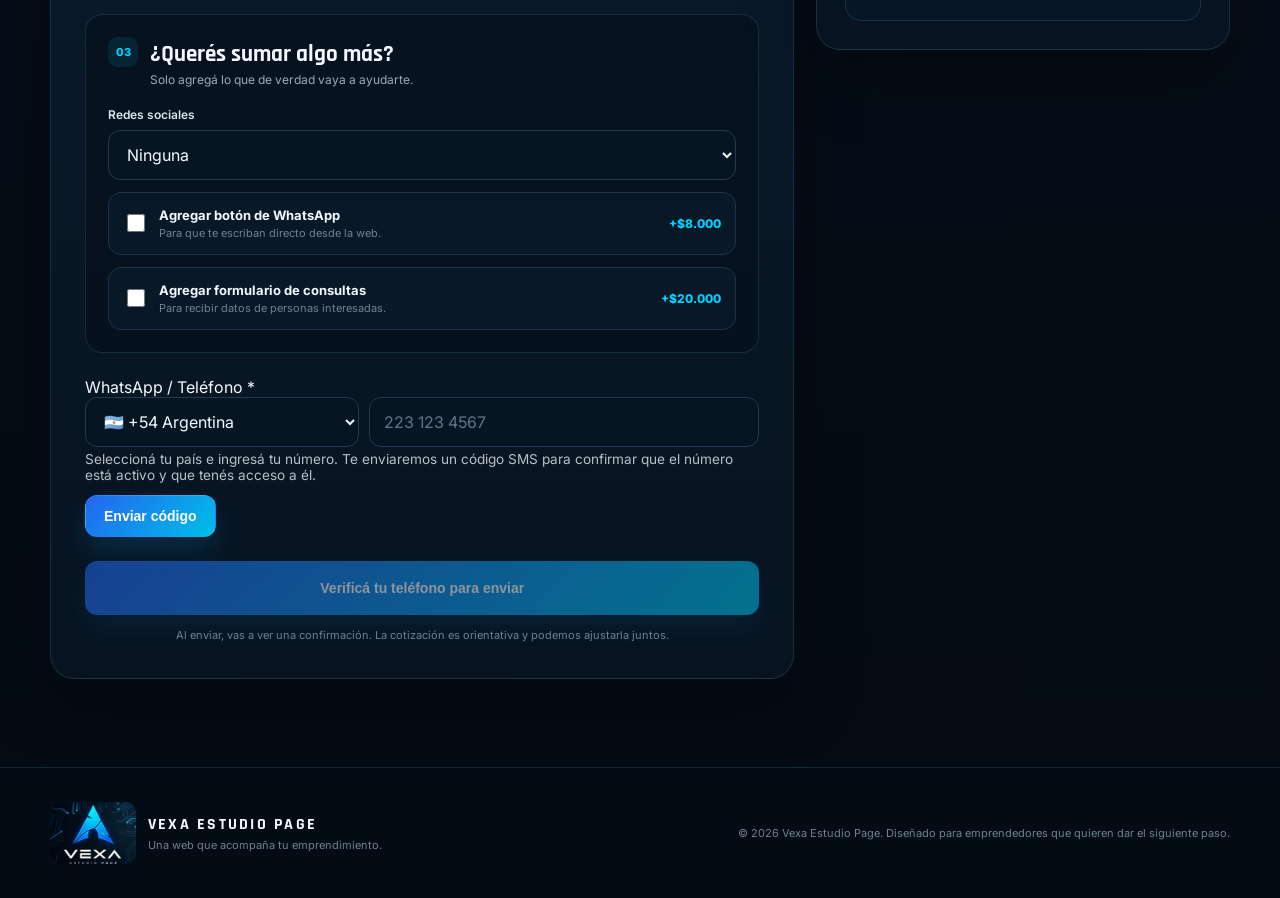
==== commit fc697b94: "3.5" ====
--- a/index.html
+++ b/index.html
@@ -4,6 +4,8 @@
   <meta charset="UTF-8">
   <meta name="viewport" content="width=device-width, initial-scale=1.0">
   <meta name="description" content="Vexa Estudio Page: páginas web claras, modernas y pensadas para emprendedores.">
+  <link rel="icon" type="image/png" sizes="256x256" href="img/favicon.png">
+  <link rel="apple-touch-icon" href="img/favicon.png">
   <title>Vexa Estudio Page | Tu web para empezar a crecer</title>
   <link rel="preconnect" href="https://fonts.googleapis.com">
   <link rel="preconnect" href="https://fonts.gstatic.com" crossorigin>
@@ -280,22 +282,61 @@
               </div>
 
               
-        <!-- CAMBIO: WhatsApp/teléfono de contacto. Es obligatorio para poder contactar al cliente. -->
-        <div class="form-group">
+        <div class="form-group phone-verification">
             <label for="whatsapp">WhatsApp / Teléfono *</label>
-            <input
-                type="tel"
-                id="whatsapp"
-                name="whatsapp"
-                placeholder="Ej: +54 9 223 123 4567"
-                autocomplete="tel"
-                inputmode="tel"
-                required
-                aria-required="true"
-            >
-            <small>Ingresá un número donde podamos contactarte.</small>
-        </div>
-<button type="submit" class="button button-submit">Enviar mi solicitud</button>
+            <div class="phone-row">
+              <select id="codigoPais" aria-label="País del teléfono">
+                <option value="+54" selected>🇦🇷 +54 Argentina</option>
+                <option value="+501">🇧🇿 +501 Belice</option>
+                <option value="+591">🇧🇴 +591 Bolivia</option>
+                <option value="+55">🇧🇷 +55 Brasil</option>
+                <option value="+56">🇨🇱 +56 Chile</option>
+                <option value="+57">🇨🇴 +57 Colombia</option>
+                <option value="+506">🇨🇷 +506 Costa Rica</option>
+                <option value="+53">🇨🇺 +53 Cuba</option>
+                <option value="+593">🇪🇨 +593 Ecuador</option>
+                <option value="+503">🇸🇻 +503 El Salvador</option>
+                <option value="+594">🇬🇫 +594 Guayana Francesa</option>
+                <option value="+592">🇬🇾 +592 Guyana</option>
+                <option value="+509">🇭🇹 +509 Haití</option>
+                <option value="+504">🇭🇳 +504 Honduras</option>
+                <option value="+52">🇲🇽 +52 México</option>
+                <option value="+505">🇳🇮 +505 Nicaragua</option>
+                <option value="+507">🇵🇦 +507 Panamá</option>
+                <option value="+595">🇵🇾 +595 Paraguay</option>
+                <option value="+51">🇵🇪 +51 Perú</option>
+                <option value="+1">🇵🇷 +1 Puerto Rico</option>
+                <option value="+597">🇸🇷 +597 Surinam</option>
+                <option value="+598">🇺🇾 +598 Uruguay</option>
+                <option value="+58">🇻🇪 +58 Venezuela</option>
+              </select>
+              <input
+                  type="tel"
+                  id="whatsapp"
+                  name="whatsapp"
+                  placeholder="223 123 4567"
+                  autocomplete="tel-national"
+                  inputmode="numeric"
+                  required
+                  aria-required="true"
+              >
+            </div>
+            <small>Seleccioná tu país e ingresá tu número. Te enviaremos un código SMS para confirmar que el número está activo y que tenés acceso a él.</small>
+            <div class="phone-actions">
+              <button type="button" id="btnEnviarCodigo" class="button button-small">Enviar código</button>
+              <span id="estadoTelefono" class="phone-status" role="status" aria-live="polite"></span>
+            </div>
+            <div id="verificacionCodigo" class="verification-code hidden">
+              <label for="codigoVerificacion">Código de verificación</label>
+              <div class="verification-row">
+                <input type="text" id="codigoVerificacion" inputmode="numeric" autocomplete="one-time-code" maxlength="10" placeholder="Ej: 123456">
+                <button type="button" id="btnVerificarCodigo" class="button button-small">Verificar</button>
+              </div>
+              <small>Revisá tus SMS e ingresá el código recibido.</small>
+            </div>
+            <input type="hidden" id="telefonoVerificado" name="telefonoVerificado" value="">
+        </div>
+<button type="submit" class="button button-submit" disabled>Verificá tu teléfono para enviar</button>
               <p class="form-note">Al enviar, vas a ver una confirmación. La cotización es orientativa y podemos ajustarla juntos.</p>
             </form>
           </div>
--- a/styles.css
+++ b/styles.css
@@ -308,3 +308,21 @@
     font-size: 0.85em;
     opacity: 0.75;
 }
+
+/* Verificación de teléfono */
+.phone-verification { margin-top: 24px; }
+.phone-row { display: grid; grid-template-columns: minmax(175px, .7fr) 1fr; gap: 10px; }
+.phone-actions { display: flex; align-items: center; gap: 12px; margin-top: 12px; min-height: 38px; }
+.phone-status { font-size: 12px; color: var(--muted); }
+.phone-status.success { color: var(--success); }
+.phone-status.error { color: #ff8e8e; }
+.verification-code { margin-top: 16px; padding: 16px; border: 1px solid var(--line); border-radius: 14px; background: rgba(4,14,24,.45); }
+.verification-code.hidden { display: none; }
+.verification-code label { display: block; margin-bottom: 8px; font-size: 12px; color: #d8e6f0; font-weight: 600; }
+.verification-row { display: grid; grid-template-columns: 1fr auto; gap: 10px; }
+.verification-row input { letter-spacing: .18em; font-weight: 700; }
+.button:disabled { opacity: .55; cursor: not-allowed; transform: none; }
+@media (max-width: 600px) {
+  .phone-row, .verification-row { grid-template-columns: 1fr; }
+  .phone-actions { align-items: flex-start; flex-direction: column; }
+}
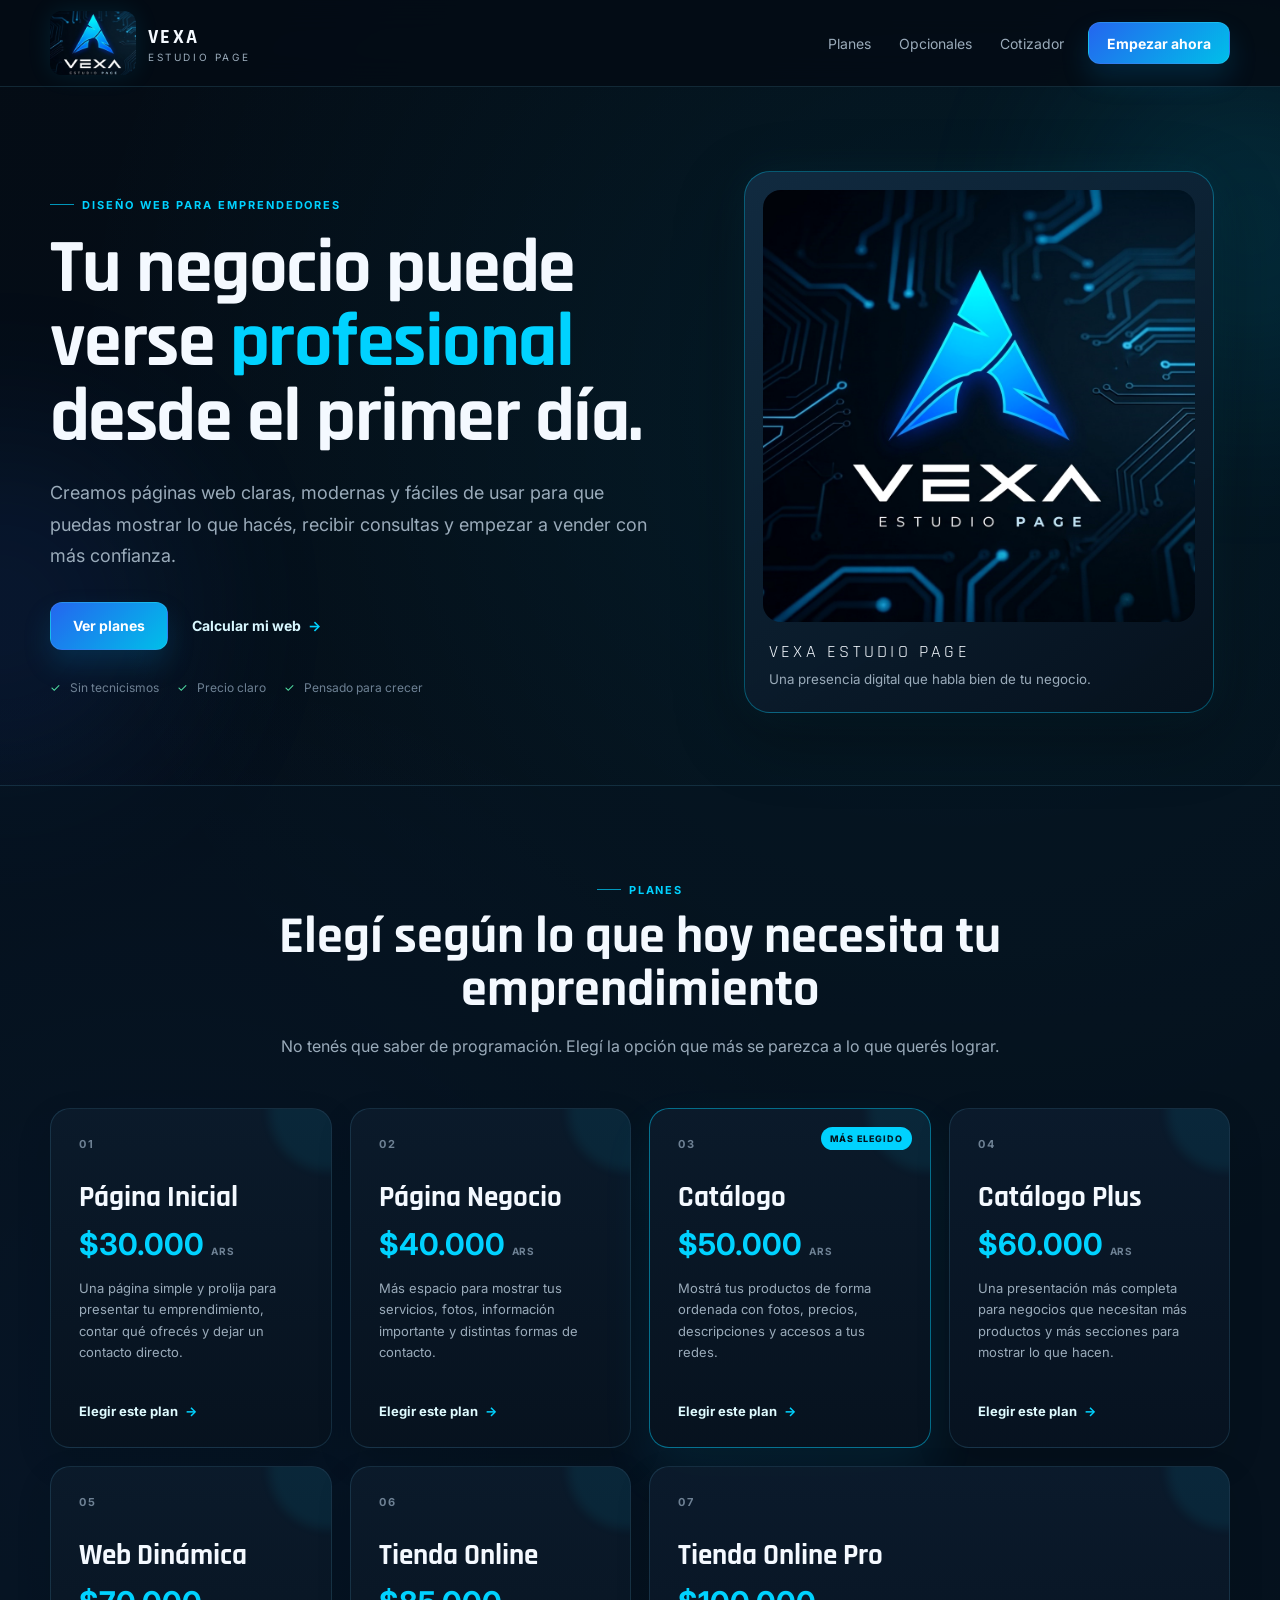
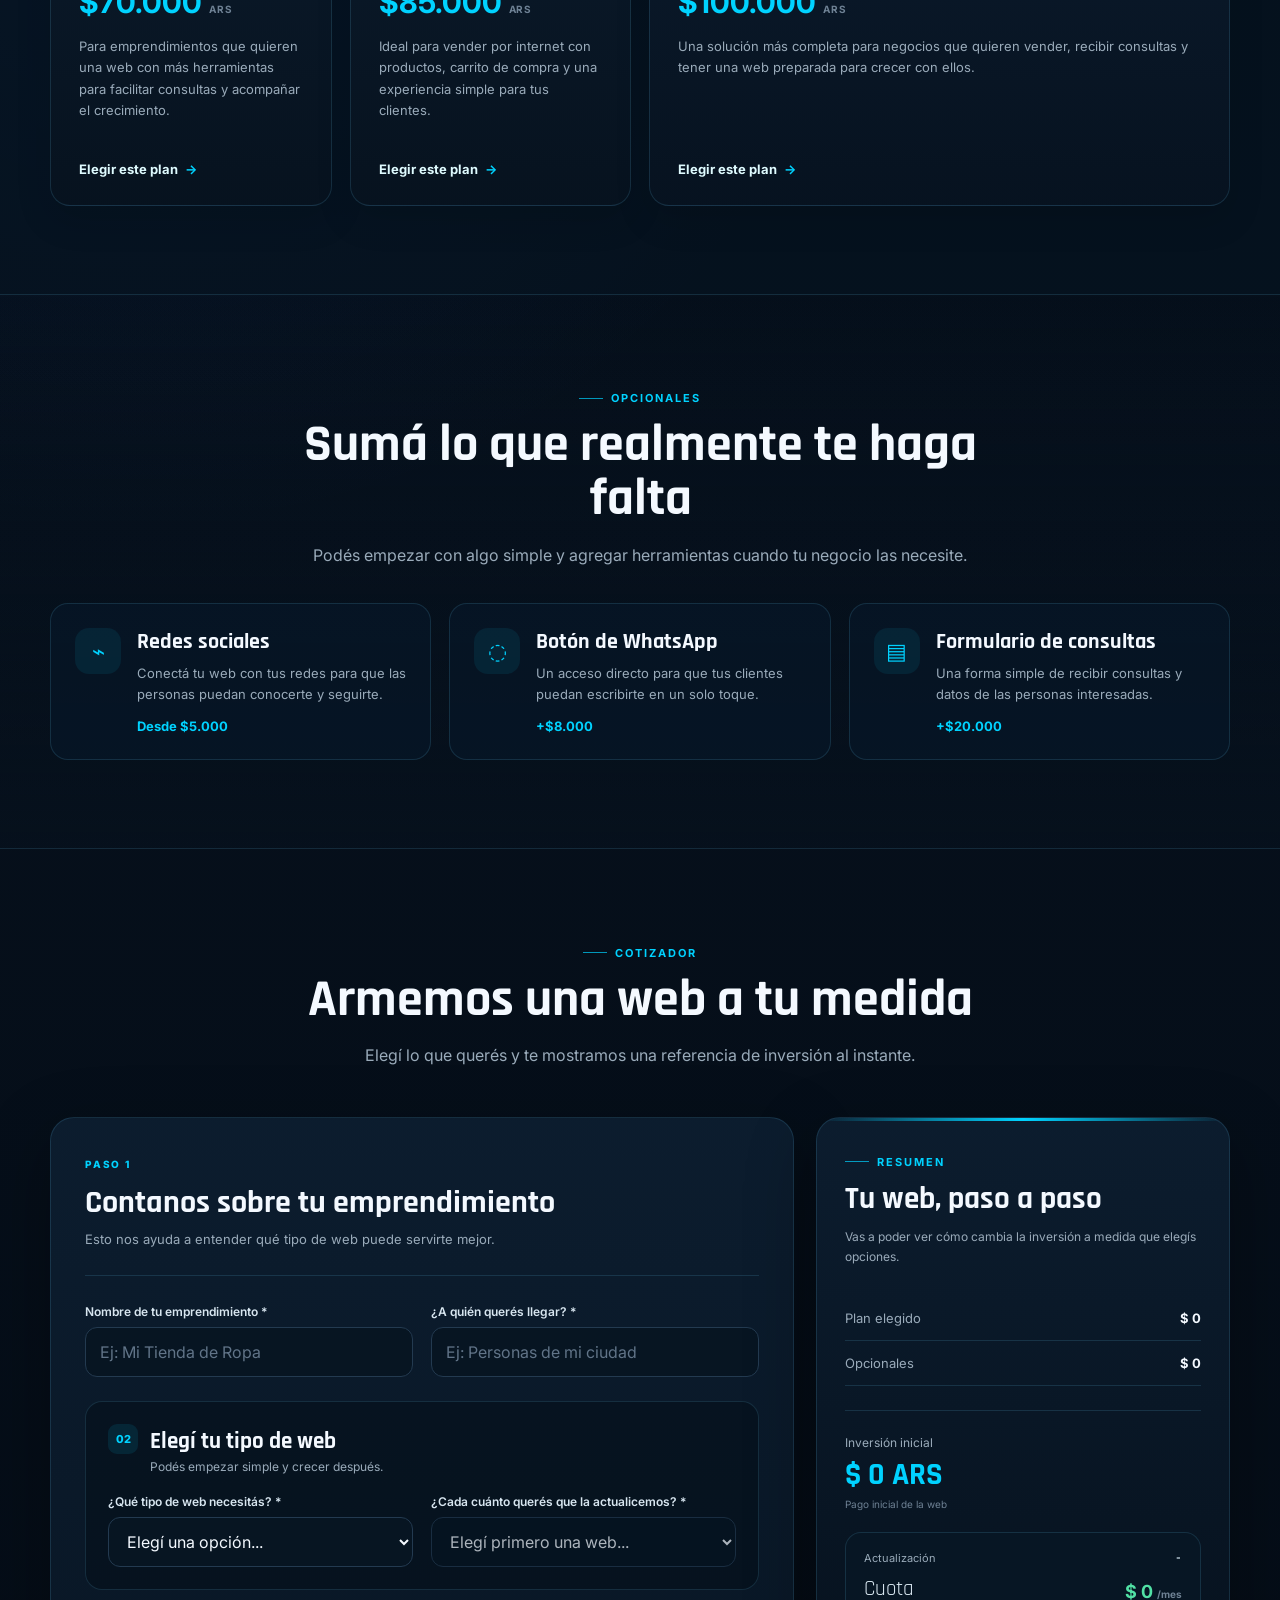
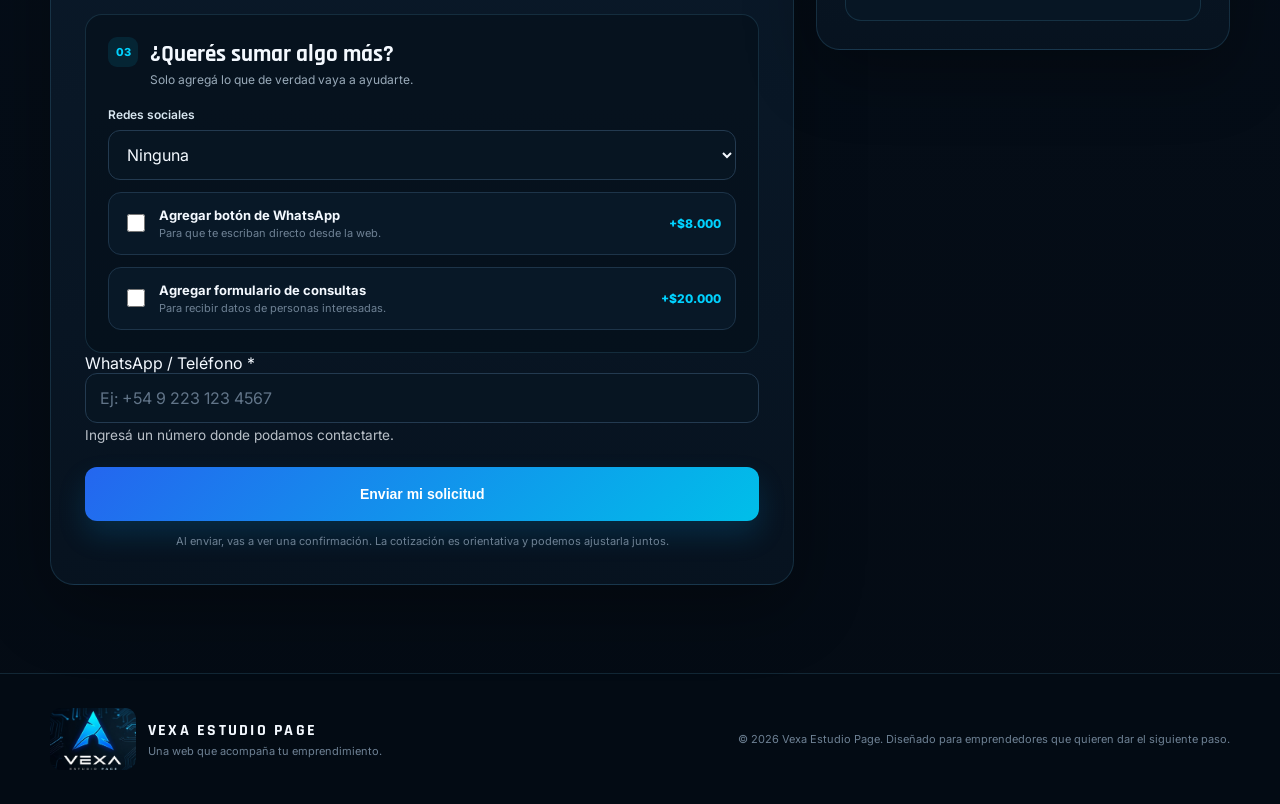
==== commit 5702a733: "3.8" ====
--- a/index.html
+++ b/index.html
@@ -282,61 +282,22 @@
               </div>
 
               
-        <div class="form-group phone-verification">
+        <!-- CAMBIO: WhatsApp/teléfono de contacto. Es obligatorio para poder contactar al cliente. -->
+        <div class="form-group">
             <label for="whatsapp">WhatsApp / Teléfono *</label>
-            <div class="phone-row">
-              <select id="codigoPais" aria-label="País del teléfono">
-                <option value="+54" selected>🇦🇷 +54 Argentina</option>
-                <option value="+501">🇧🇿 +501 Belice</option>
-                <option value="+591">🇧🇴 +591 Bolivia</option>
-                <option value="+55">🇧🇷 +55 Brasil</option>
-                <option value="+56">🇨🇱 +56 Chile</option>
-                <option value="+57">🇨🇴 +57 Colombia</option>
-                <option value="+506">🇨🇷 +506 Costa Rica</option>
-                <option value="+53">🇨🇺 +53 Cuba</option>
-                <option value="+593">🇪🇨 +593 Ecuador</option>
-                <option value="+503">🇸🇻 +503 El Salvador</option>
-                <option value="+594">🇬🇫 +594 Guayana Francesa</option>
-                <option value="+592">🇬🇾 +592 Guyana</option>
-                <option value="+509">🇭🇹 +509 Haití</option>
-                <option value="+504">🇭🇳 +504 Honduras</option>
-                <option value="+52">🇲🇽 +52 México</option>
-                <option value="+505">🇳🇮 +505 Nicaragua</option>
-                <option value="+507">🇵🇦 +507 Panamá</option>
-                <option value="+595">🇵🇾 +595 Paraguay</option>
-                <option value="+51">🇵🇪 +51 Perú</option>
-                <option value="+1">🇵🇷 +1 Puerto Rico</option>
-                <option value="+597">🇸🇷 +597 Surinam</option>
-                <option value="+598">🇺🇾 +598 Uruguay</option>
-                <option value="+58">🇻🇪 +58 Venezuela</option>
-              </select>
-              <input
-                  type="tel"
-                  id="whatsapp"
-                  name="whatsapp"
-                  placeholder="223 123 4567"
-                  autocomplete="tel-national"
-                  inputmode="numeric"
-                  required
-                  aria-required="true"
-              >
-            </div>
-            <small>Seleccioná tu país e ingresá tu número. Te enviaremos un código SMS para confirmar que el número está activo y que tenés acceso a él.</small>
-            <div class="phone-actions">
-              <button type="button" id="btnEnviarCodigo" class="button button-small">Enviar código</button>
-              <span id="estadoTelefono" class="phone-status" role="status" aria-live="polite"></span>
-            </div>
-            <div id="verificacionCodigo" class="verification-code hidden">
-              <label for="codigoVerificacion">Código de verificación</label>
-              <div class="verification-row">
-                <input type="text" id="codigoVerificacion" inputmode="numeric" autocomplete="one-time-code" maxlength="10" placeholder="Ej: 123456">
-                <button type="button" id="btnVerificarCodigo" class="button button-small">Verificar</button>
-              </div>
-              <small>Revisá tus SMS e ingresá el código recibido.</small>
-            </div>
-            <input type="hidden" id="telefonoVerificado" name="telefonoVerificado" value="">
-        </div>
-<button type="submit" class="button button-submit" disabled>Verificá tu teléfono para enviar</button>
+            <input
+                type="tel"
+                id="whatsapp"
+                name="whatsapp"
+                placeholder="Ej: +54 9 223 123 4567"
+                autocomplete="tel"
+                inputmode="tel"
+                required
+                aria-required="true"
+            >
+            <small>Ingresá un número donde podamos contactarte.</small>
+        </div>
+<button type="submit" class="button button-submit">Enviar mi solicitud</button>
               <p class="form-note">Al enviar, vas a ver una confirmación. La cotización es orientativa y podemos ajustarla juntos.</p>
             </form>
           </div>
--- a/styles.css
+++ b/styles.css
@@ -308,21 +308,3 @@
     font-size: 0.85em;
     opacity: 0.75;
 }
-
-/* Verificación de teléfono */
-.phone-verification { margin-top: 24px; }
-.phone-row { display: grid; grid-template-columns: minmax(175px, .7fr) 1fr; gap: 10px; }
-.phone-actions { display: flex; align-items: center; gap: 12px; margin-top: 12px; min-height: 38px; }
-.phone-status { font-size: 12px; color: var(--muted); }
-.phone-status.success { color: var(--success); }
-.phone-status.error { color: #ff8e8e; }
-.verification-code { margin-top: 16px; padding: 16px; border: 1px solid var(--line); border-radius: 14px; background: rgba(4,14,24,.45); }
-.verification-code.hidden { display: none; }
-.verification-code label { display: block; margin-bottom: 8px; font-size: 12px; color: #d8e6f0; font-weight: 600; }
-.verification-row { display: grid; grid-template-columns: 1fr auto; gap: 10px; }
-.verification-row input { letter-spacing: .18em; font-weight: 700; }
-.button:disabled { opacity: .55; cursor: not-allowed; transform: none; }
-@media (max-width: 600px) {
-  .phone-row, .verification-row { grid-template-columns: 1fr; }
-  .phone-actions { align-items: flex-start; flex-direction: column; }
-}
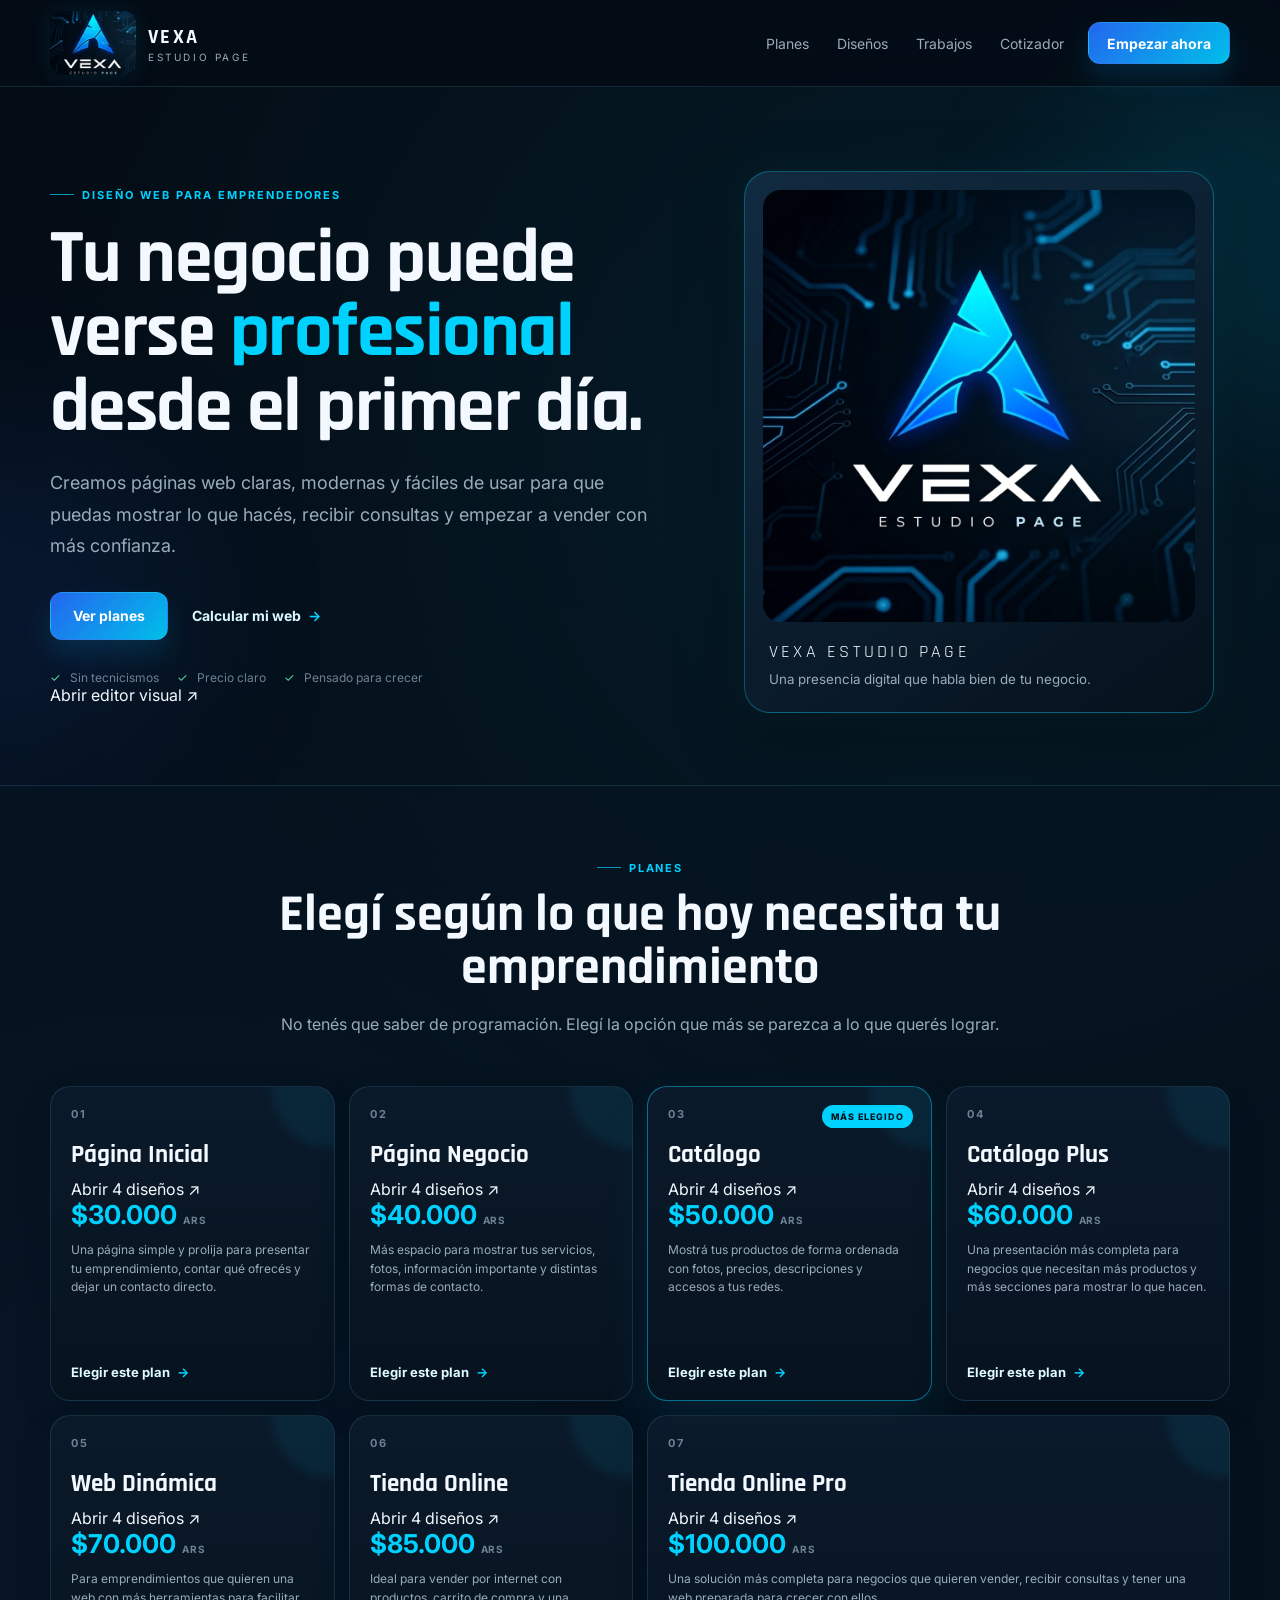
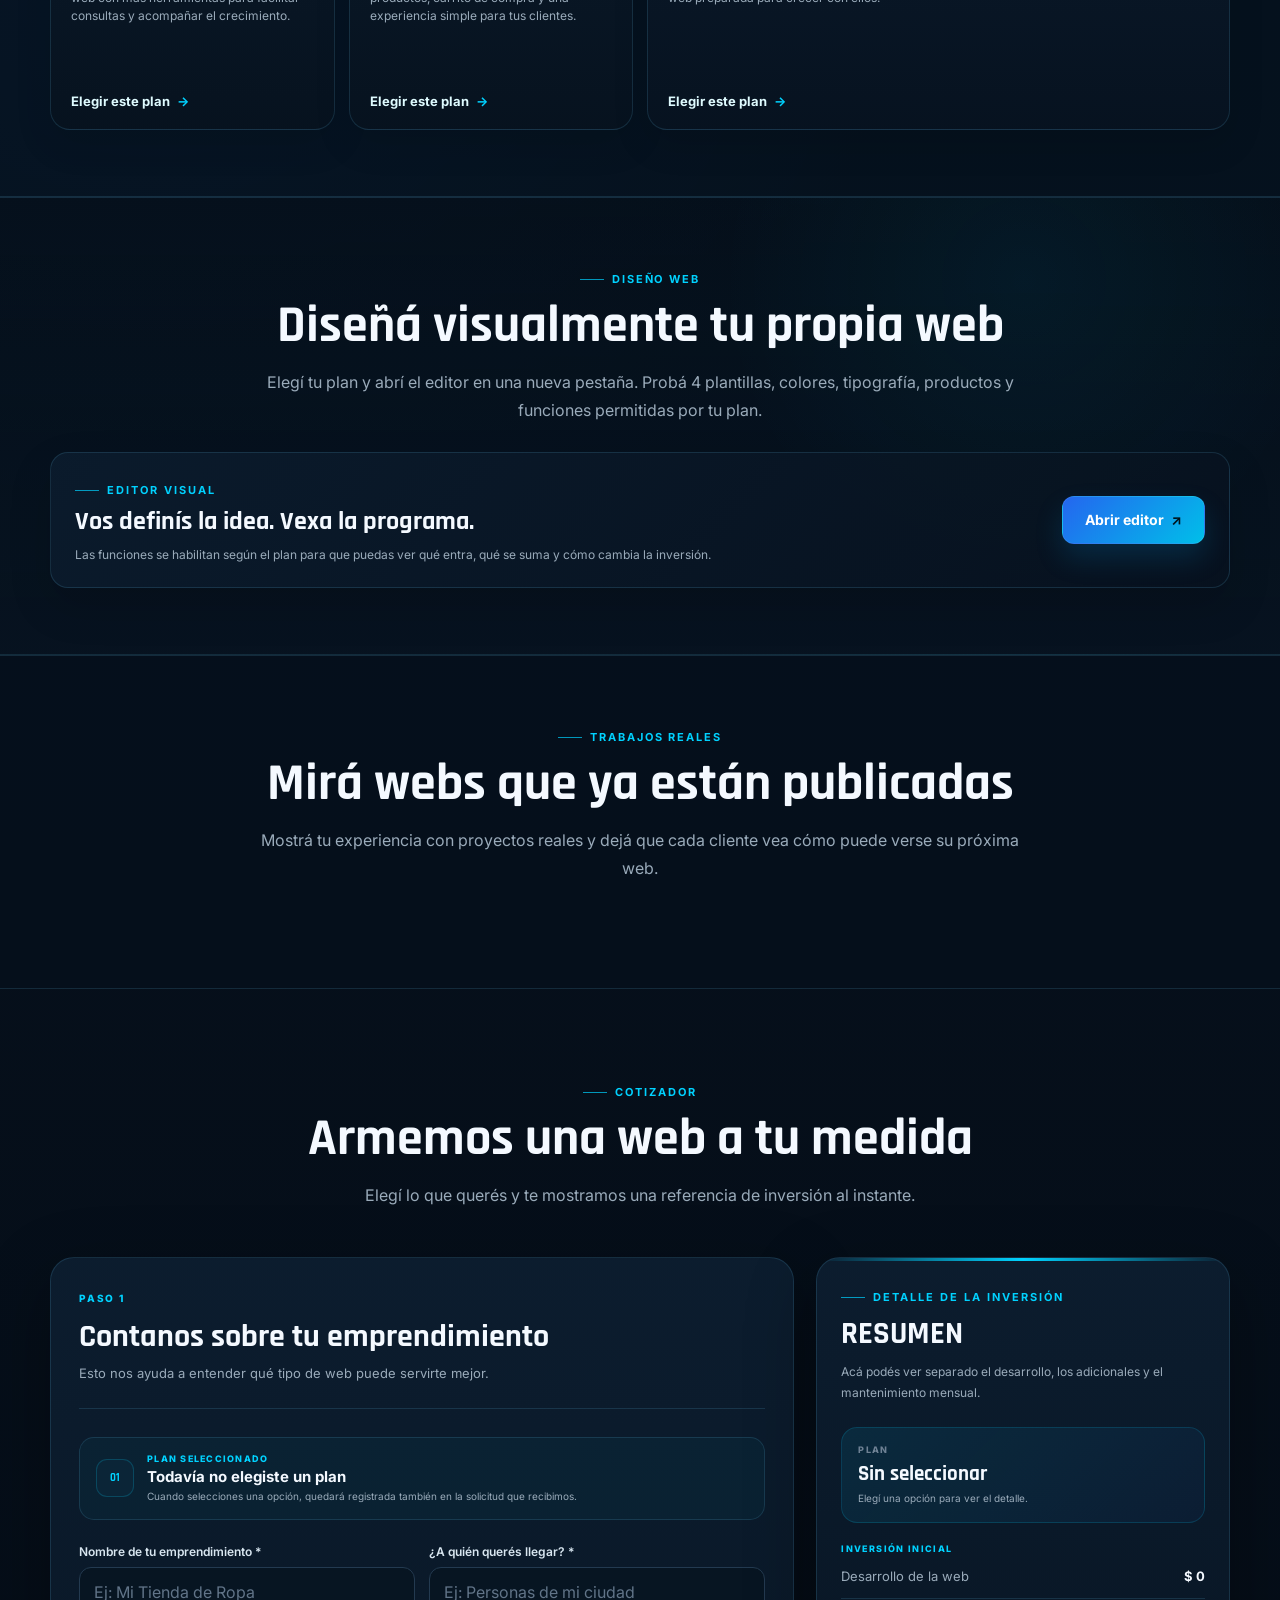
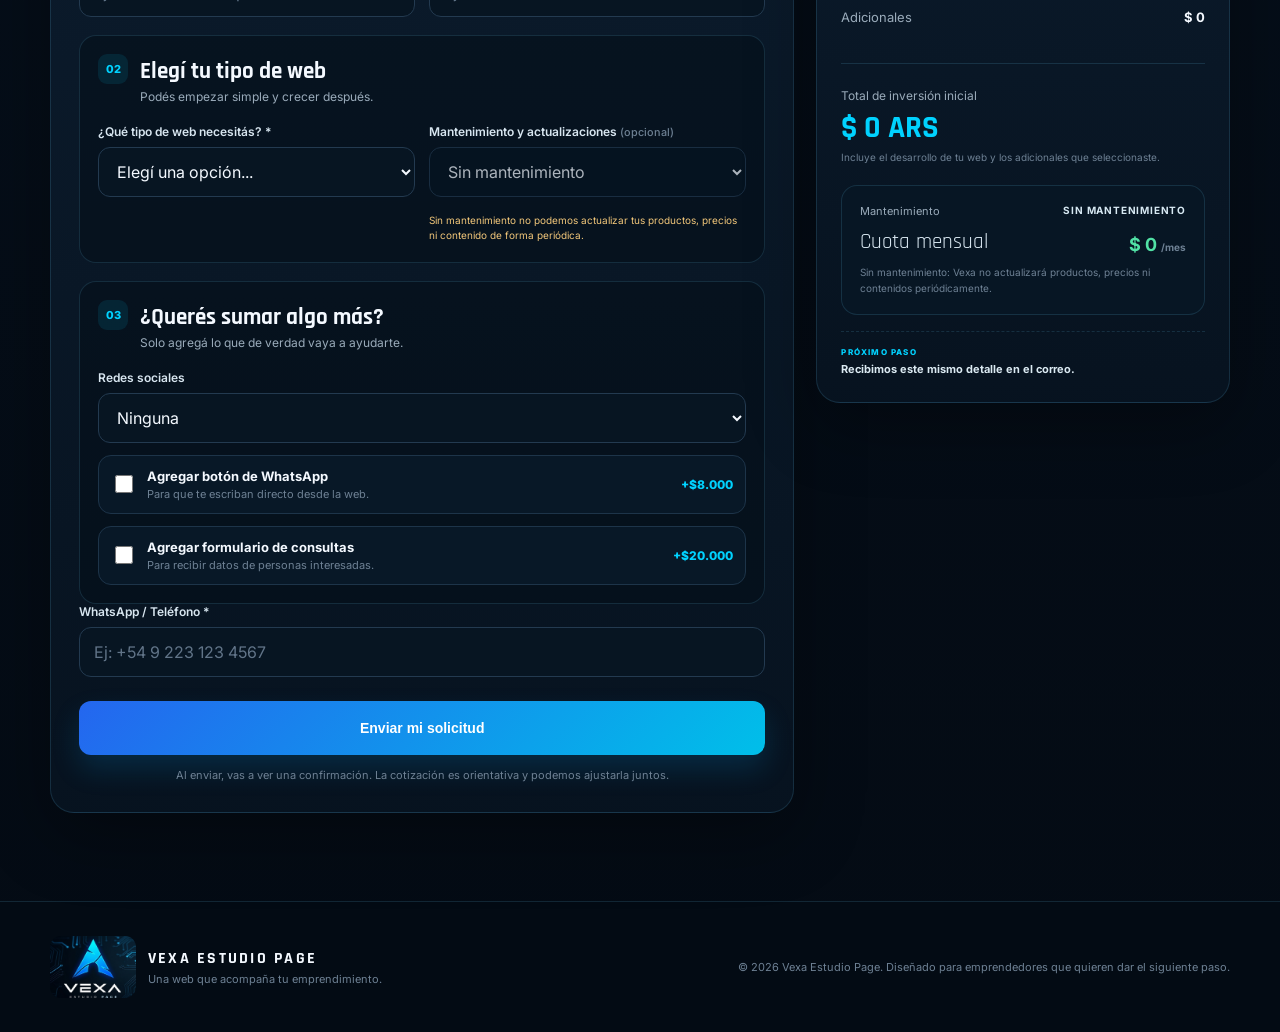
==== commit e1d901c8: "4.5" ====
--- a/index.html
+++ b/index.html
@@ -28,7 +28,8 @@
 
       <nav class="main-nav" aria-label="Navegación principal">
         <a href="#servicios">Planes</a>
-        <a href="#funciones">Opcionales</a>
+        <a href="#disenos">Diseños</a>
+        <a href="#trabajos">Trabajos</a>
         <a href="#cotizador">Cotizador</a>
       </nav>
 
@@ -52,6 +53,7 @@
             <span><i>✓</i> Precio claro</span>
             <span><i>✓</i> Pensado para crecer</span>
           </div>
+          <a href="editor.html?plan=inicio" class="design-hero-link" target="_blank" rel="noopener">Abrir editor visual <span>↗</span></a>
         </div>
 
         <div class="hero-brand-card" aria-label="Identidad de Vexa Estudio Page">
@@ -78,99 +80,101 @@
           <article class="plan-card">
             <span class="plan-number">01</span>
             <h3>Página Inicial</h3>
+            <a href="editor.html?plan=inicio" class="plan-design-link" data-design-plan="inicio" target="_blank" rel="noopener">Abrir 4 diseños <span>↗</span></a>
             <p class="plan-price">$30.000 <small>ARS</small></p>
             <p class="plan-description">Una página simple y prolija para presentar tu emprendimiento, contar qué ofrecés y dejar un contacto directo.</p>
-            <a href="#cotizador" class="plan-link">Elegir este plan <span>→</span></a>
+            <a href="#cotizador" class="plan-link" data-plan="inicio">Elegir este plan <span>→</span></a>
           </article>
 
           <article class="plan-card">
             <span class="plan-number">02</span>
             <h3>Página Negocio</h3>
+            <a href="editor.html?plan=negocio" class="plan-design-link" data-design-plan="negocio" target="_blank" rel="noopener">Abrir 4 diseños <span>↗</span></a>
             <p class="plan-price">$40.000 <small>ARS</small></p>
             <p class="plan-description">Más espacio para mostrar tus servicios, fotos, información importante y distintas formas de contacto.</p>
-            <a href="#cotizador" class="plan-link">Elegir este plan <span>→</span></a>
+            <a href="#cotizador" class="plan-link" data-plan="negocio">Elegir este plan <span>→</span></a>
           </article>
 
           <article class="plan-card featured">
             <div class="plan-badge">MÁS ELEGIDO</div>
             <span class="plan-number">03</span>
             <h3>Catálogo</h3>
+            <a href="editor.html?plan=catalogo" class="plan-design-link" data-design-plan="catalogo" target="_blank" rel="noopener">Abrir 4 diseños <span>↗</span></a>
             <p class="plan-price">$50.000 <small>ARS</small></p>
             <p class="plan-description">Mostrá tus productos de forma ordenada con fotos, precios, descripciones y accesos a tus redes.</p>
-            <a href="#cotizador" class="plan-link">Elegir este plan <span>→</span></a>
+            <a href="#cotizador" class="plan-link" data-plan="catalogo">Elegir este plan <span>→</span></a>
           </article>
 
           <article class="plan-card">
             <span class="plan-number">04</span>
             <h3>Catálogo Plus</h3>
+            <a href="editor.html?plan=catalogoplus" class="plan-design-link" data-design-plan="catalogoplus" target="_blank" rel="noopener">Abrir 4 diseños <span>↗</span></a>
             <p class="plan-price">$60.000 <small>ARS</small></p>
             <p class="plan-description">Una presentación más completa para negocios que necesitan más productos y más secciones para mostrar lo que hacen.</p>
-            <a href="#cotizador" class="plan-link">Elegir este plan <span>→</span></a>
+            <a href="#cotizador" class="plan-link" data-plan="catalogoplus">Elegir este plan <span>→</span></a>
           </article>
 
           <article class="plan-card">
             <span class="plan-number">05</span>
             <h3>Web Dinámica</h3>
+            <a href="editor.html?plan=dinamica" class="plan-design-link" data-design-plan="dinamica" target="_blank" rel="noopener">Abrir 4 diseños <span>↗</span></a>
             <p class="plan-price">$70.000 <small>ARS</small></p>
             <p class="plan-description">Para emprendimientos que quieren una web con más herramientas para facilitar consultas y acompañar el crecimiento.</p>
-            <a href="#cotizador" class="plan-link">Elegir este plan <span>→</span></a>
+            <a href="#cotizador" class="plan-link" data-plan="dinamica">Elegir este plan <span>→</span></a>
           </article>
 
           <article class="plan-card">
             <span class="plan-number">06</span>
             <h3>Tienda Online</h3>
+            <a href="editor.html?plan=tienda" class="plan-design-link" data-design-plan="tienda" target="_blank" rel="noopener">Abrir 4 diseños <span>↗</span></a>
             <p class="plan-price">$85.000 <small>ARS</small></p>
             <p class="plan-description">Ideal para vender por internet con productos, carrito de compra y una experiencia simple para tus clientes.</p>
-            <a href="#cotizador" class="plan-link">Elegir este plan <span>→</span></a>
+            <a href="#cotizador" class="plan-link" data-plan="tienda">Elegir este plan <span>→</span></a>
           </article>
 
           <article class="plan-card plan-card-wide">
             <span class="plan-number">07</span>
             <h3>Tienda Online Pro</h3>
+            <a href="editor.html?plan=tiendapro" class="plan-design-link" data-design-plan="tiendapro" target="_blank" rel="noopener">Abrir 4 diseños <span>↗</span></a>
             <p class="plan-price">$100.000 <small>ARS</small></p>
             <p class="plan-description">Una solución más completa para negocios que quieren vender, recibir consultas y tener una web preparada para crecer con ellos.</p>
-            <a href="#cotizador" class="plan-link">Elegir este plan <span>→</span></a>
+            <a href="#cotizador" class="plan-link" data-plan="tiendapro">Elegir este plan <span>→</span></a>
           </article>
         </div>
       </div>
     </section>
 
-    <section id="funciones" class="section section-extras">
+
+    <section id="disenos" class="section section-designs">
       <div class="container">
         <div class="section-heading compact">
-          <span class="eyebrow">OPCIONALES</span>
-          <h2>Sumá lo que realmente te haga falta</h2>
-          <p>Podés empezar con algo simple y agregar herramientas cuando tu negocio las necesite.</p>
-        </div>
-
-        <div class="extras-grid">
-          <article class="extra-card">
-            <div class="extra-icon">⌁</div>
-            <div>
-              <h3>Redes sociales</h3>
-              <p>Conectá tu web con tus redes para que las personas puedan conocerte y seguirte.</p>
-              <strong>Desde $5.000</strong>
-            </div>
-          </article>
-
-          <article class="extra-card">
-            <div class="extra-icon">◌</div>
-            <div>
-              <h3>Botón de WhatsApp</h3>
-              <p>Un acceso directo para que tus clientes puedan escribirte en un solo toque.</p>
-              <strong>+$8.000</strong>
-            </div>
-          </article>
-
-          <article class="extra-card">
-            <div class="extra-icon">▤</div>
-            <div>
-              <h3>Formulario de consultas</h3>
-              <p>Una forma simple de recibir consultas y datos de las personas interesadas.</p>
-              <strong>+$20.000</strong>
-            </div>
-          </article>
-        </div>
+          <span class="eyebrow">DISEÑO WEB</span>
+          <h2>Diseñá visualmente tu propia web</h2>
+          <p>Elegí tu plan y abrí el editor en una nueva pestaña. Probá 4 plantillas, colores, tipografía, productos y funciones permitidas por tu plan.</p>
+        </div>
+        <div class="design-editor-launch">
+          <div class="design-launch-copy">
+            <span class="eyebrow">EDITOR VISUAL</span>
+            <h3>Vos definís la idea. Vexa la programa.</h3>
+            <p>Las funciones se habilitan según el plan para que puedas ver qué entra, qué se suma y cómo cambia la inversión.</p>
+          </div>
+          <a class="button" href="editor.html?plan=inicio" target="_blank" rel="noopener">Abrir editor <span>↗</span></a>
+        </div>
+      </div>
+    </section>
+
+    <!-- CAMBIO: PORTAFOLIO / TRABAJOS REALES
+         IMPORTANTE: los links de tus clientes se cargan en TRABAJOS_CLIENTES dentro de script.js.
+         No hace falta editar estos HTML a mano: las tarjetas se generan automáticamente. -->
+    <section id="trabajos" class="section section-work">
+      <div class="container">
+        <div class="section-heading compact">
+          <span class="eyebrow">TRABAJOS REALES</span>
+          <h2>Mirá webs que ya están publicadas</h2>
+          <p>Mostrá tu experiencia con proyectos reales y dejá que cada cliente vea cómo puede verse su próxima web.</p>
+        </div>
+
+        <div class="work-grid" id="workGrid" aria-live="polite"></div>
       </div>
     </section>
 
@@ -188,6 +192,18 @@
               <span class="step-label">PASO 1</span>
               <h3>Contanos sobre tu emprendimiento</h3>
               <p>Esto nos ayuda a entender qué tipo de web puede servirte mejor.</p>
+            </div>
+
+            <!-- CAMBIO: tarjeta que muestra el plan elegido para evitar que tengas que repetirlo.
+                 Se actualiza automáticamente desde las tarjetas de planes, los diseños o el selector. -->
+            <div class="selected-plan-box" id="selectedPlanBox" aria-live="polite">
+              <div class="selected-plan-icon">01</div>
+              <div>
+                <span class="selected-plan-label">PLAN SELECCIONADO</span>
+                <strong id="selectedPlanName">Todavía no elegiste un plan</strong>
+                <small id="selectedPlanDescription">Cuando selecciones una opción, quedará registrada también en la solicitud que recibimos.</small>
+                <small id="selectedDesignNote" class="hidden"></small>
+              </div>
             </div>
 
             <!--
@@ -233,13 +249,14 @@
                     </select>
                   </div>
                   <div class="field">
-                    <label for="frecuenciaMantenimiento">¿Cada cuánto querés que la actualicemos? *</label>
-                    <select id="frecuenciaMantenimiento" required class="val-trigger">
-                      <option value="" disabled selected>Elegí primero una web...</option>
+                    <label for="frecuenciaMantenimiento">Mantenimiento y actualizaciones <span class="optional-label">(opcional)</span></label>
+                    <select id="frecuenciaMantenimiento" class="val-trigger">
+                      <option value="sin_mantenimiento" selected>Sin mantenimiento</option>
                       <option value="mensual">Mensual (Básico)</option>
                       <option value="quincenal">Quincenal (Recomendado)</option>
                       <option value="semanal">Semanal (Pro)</option>
                     </select>
+                    <small class="maintenance-warning">Sin mantenimiento no podemos actualizar tus productos, precios ni contenido de forma periódica.</small>
                   </div>
                 </div>
               </div>
@@ -280,67 +297,79 @@
                   <em>+$20.000</em>
                 </label>
               </div>
-
-              
-        <!-- CAMBIO: WhatsApp/teléfono de contacto. Es obligatorio para poder contactar al cliente. -->
-        <div class="form-group">
-            <label for="whatsapp">WhatsApp / Teléfono *</label>
-            <input
-                type="tel"
-                id="whatsapp"
-                name="whatsapp"
-                placeholder="Ej: +54 9 223 123 4567"
-                autocomplete="tel"
-                inputmode="tel"
-                required
-                aria-required="true"
-            >
-            <small>Ingresá un número donde podamos contactarte.</small>
-        </div>
-<button type="submit" class="button button-submit">Enviar mi solicitud</button>
+              <!-- MODIFICACIÓN V4: se quitó la comprobación de número.
+                   Vexa solo solicita el dato de contacto que completa el cliente. -->
+              <div class="field contact-simple-field">
+                <label for="whatsapp">WhatsApp / Teléfono *</label>
+                <input
+                  type="tel"
+                  id="whatsapp"
+                  name="telefono"
+                  placeholder="Ej: +54 9 223 123 4567"
+                  autocomplete="tel"
+                  inputmode="tel"
+                  required
+                >
+              </div>
+
+              <button type="submit" class="button button-submit">Enviar mi solicitud</button>
               <p class="form-note">Al enviar, vas a ver una confirmación. La cotización es orientativa y podemos ajustarla juntos.</p>
             </form>
           </div>
 
           <aside class="summary-card" aria-live="polite">
             <div class="summary-top">
-              <span class="eyebrow">RESUMEN</span>
-              <h3>Tu web, paso a paso</h3>
-              <p>Vas a poder ver cómo cambia la inversión a medida que elegís opciones.</p>
-            </div>
-
-            <div class="summary-list">
-              <div class="summary-row">
-                <span>Plan elegido</span>
+              <span class="eyebrow summary-kicker">DETALLE DE LA INVERSIÓN</span>
+              <h3>RESUMEN</h3>
+              <p>Acá podés ver separado el desarrollo, los adicionales y el mantenimiento mensual.</p>
+            </div>
+
+            <div class="summary-plan-highlight">
+              <span>Plan</span>
+              <strong id="val-plan-name">Sin seleccionar</strong>
+              <small id="val-plan-description">Elegí una opción para ver el detalle.</small>
+            </div>
+
+            <div class="summary-breakdown">
+              <div class="summary-section-label">INVERSIÓN INICIAL</div>
+              <div class="summary-row summary-main-row">
+                <span>Desarrollo de la web</span>
                 <strong id="val-plan">$ 0</strong>
-              </div>
-              <div class="summary-row">
-                <span>Opcionales</span>
-                <strong id="val-addons">$ 0</strong>
               </div>
 
               <div id="detalle-addons-lista" class="summary-details hidden">
                 <div id="det-redes" class="summary-detail hidden"><span>Redes sociales</span><span id="val-det-redes"></span></div>
-                <div id="det-wsp" class="summary-detail hidden"><span>WhatsApp</span><span>$ 8.000</span></div>
-                <div id="det-leads" class="summary-detail hidden"><span>Formulario</span><span>$ 20.000</span></div>
+                <div id="det-wsp" class="summary-detail hidden"><span>Botón de WhatsApp</span><span>$ 8.000</span></div>
+                <div id="det-leads" class="summary-detail hidden"><span>Formulario de consultas</span><span>$ 20.000</span></div>
+              </div>
+
+              <div class="summary-row summary-addons-total">
+                <span>Adicionales</span>
+                <strong id="val-addons">$ 0</strong>
               </div>
             </div>
 
             <div class="summary-total">
-              <span>Inversión inicial</span>
+              <span>Total de inversión inicial</span>
               <strong id="val-total-desarrollo">$ 0 ARS</strong>
-              <small>Pago inicial de la web</small>
+              <small>Incluye el desarrollo de tu web y los adicionales que seleccionaste.</small>
             </div>
 
             <div class="summary-maintenance">
               <div class="maintenance-head">
-                <span>Actualización</span>
-                <b id="lbl-freq">-</b>
+                <span>Mantenimiento</span>
+                <b id="lbl-freq">SIN MANTENIMIENTO</b>
               </div>
               <div class="maintenance-price">
-                <span>Cuota</span>
+                <span>Cuota mensual</span>
                 <strong id="val-mantenimiento">$ 0 <small>/mes</small></strong>
               </div>
+              <p id="maintenanceSummaryNote" class="maintenance-summary-note">Sin mantenimiento: Vexa no actualizará productos, precios ni contenidos periódicamente.</p>
+            </div>
+
+            <div class="summary-next">
+              <span>PRÓXIMO PASO</span>
+              <strong>Recibimos este mismo detalle en el correo.</strong>
             </div>
           </aside>
         </div>
@@ -361,6 +390,20 @@
     </div>
   </footer>
 
+  <div id="workLinkModal" class="work-modal hidden" role="dialog" aria-modal="true" aria-labelledby="workModalTitle">
+    <div class="work-modal-backdrop" data-close-work-modal></div>
+    <div class="work-modal-card">
+      <button type="button" class="work-modal-close" aria-label="Cerrar" data-close-work-modal>×</button>
+      <span class="eyebrow">ANTES DE VERLO</span>
+      <h3 id="workModalTitle">Estás por ver un proyecto real</h3>
+      <p>Las webs que aparecen en este apartado son <strong>sitios reales realizados para clientes reales</strong>. Al continuar vas a salir de Vexa Estudio Page para visitar la web publicada.</p>
+      <div class="work-modal-actions">
+        <button type="button" class="button button-small" id="confirmWorkLink">Ver web publicada ↗</button>
+        <button type="button" class="text-button" data-close-work-modal>Volver</button>
+      </div>
+    </div>
+  </div>
+
   <div id="mensajeExito" class="toast" role="status" aria-live="polite">
     <div class="toast-icon">✓</div>
     <div>
--- a/styles.css
+++ b/styles.css
@@ -152,8 +152,8 @@
 .plans-grid { display: grid; grid-template-columns: repeat(4, 1fr); gap: 18px; }
 .plan-card {
   position: relative;
-  min-height: 340px;
-  padding: 28px;
+  min-height: 292px;
+  padding: 22px;
   border-radius: var(--radius);
   background: linear-gradient(180deg, rgba(11,27,44,.96), rgba(7,19,32,.96));
   border: 1px solid var(--line);
@@ -178,21 +178,14 @@
 .plan-card.featured { border-color: rgba(0,210,255,.48); box-shadow: 0 24px 52px rgba(0,210,255,.08); }
 .plan-card-wide { grid-column: span 2; }
 .plan-number { color: var(--muted-2); font-size: 11px; font-weight: 700; letter-spacing: .2em; }
-.plan-card h3 { font-size: 29px; margin: 28px 0 10px; }
-.plan-price { margin: 0; color: var(--cyan); font-size: 30px; font-weight: 700; }
+.plan-card h3 { font-size: 25px; margin: 18px 0 8px; }
+.plan-price { margin: 0; color: var(--cyan); font-size: 26px; font-weight: 700; }
 .plan-price small { color: var(--muted-2); font-size: 10px; letter-spacing: .08em; }
-.plan-description { color: var(--muted); line-height: 1.65; font-size: 13px; margin: 16px 0 26px; flex: 1; }
+.plan-description { color: var(--muted); line-height: 1.55; font-size: 12px; margin: 11px 0 18px; flex: 1; }
 .plan-link { color: #dffbff; font-size: 13px; font-weight: 700; }
 .plan-link span { color: var(--cyan); margin-left: 4px; }
 .plan-badge { position: absolute; top: 18px; right: 18px; padding: 6px 9px; border-radius: 999px; font-size: 9px; font-weight: 800; letter-spacing: .11em; color: #02121d; background: var(--cyan); }
 
-.section-extras { background: linear-gradient(180deg, transparent, rgba(7,18,30,.62)); }
-.extras-grid { display: grid; grid-template-columns: repeat(3, 1fr); gap: 18px; }
-.extra-card { display: flex; gap: 16px; padding: 24px; border: 1px solid var(--line); background: rgba(8,24,40,.7); border-radius: 18px; }
-.extra-icon { width: 46px; height: 46px; flex: 0 0 auto; display: grid; place-items: center; border-radius: 14px; background: rgba(0,210,255,.08); color: var(--cyan); font-size: 22px; }
-.extra-card h3 { margin: 0 0 7px; font-family: 'Rajdhani', sans-serif; font-size: 22px; }
-.extra-card p { margin: 0 0 10px; color: var(--muted); font-size: 13px; line-height: 1.65; }
-.extra-card strong { font-size: 13px; color: var(--cyan); }
 
 .section-quote { border-top: 1px solid var(--line); }
 .quote-layout { display: grid; grid-template-columns: 1.35fr .75fr; gap: 22px; align-items: start; }
@@ -308,3 +301,362 @@
     font-size: 0.85em;
     opacity: 0.75;
 }
+
+
+/* =========================================================
+   GALERÍA DE DISEÑOS + PREVISUALIZADOR
+   Mantiene la misma identidad visual de Vexa y agrega una
+   experiencia visual para elegir plan y estilo antes de cotizar.
+   ========================================================= */
+/* =========================================================
+   GALERÍA DE DISEÑOS — COMPACTA Y ADAPTABLE
+   Desktop: 4 opciones visibles.
+   Mobile: las 4 opciones se recorren horizontalmente.
+   Cada miniatura aparece al pasar el cursor; en táctil se abre al tocar.
+   ========================================================= */
+.section-designs {
+  border-top: 1px solid var(--line);
+  border-bottom: 1px solid var(--line);
+  background:
+    radial-gradient(circle at 80% 18%, rgba(0,210,255,.05), transparent 28%),
+    linear-gradient(180deg, rgba(5,16,27,.82), rgba(7,19,32,.96));
+}
+.design-studio { display:block; }
+.design-gallery-card {
+  border: 1px solid var(--line);
+  border-radius: 20px;
+  background: linear-gradient(180deg, rgba(12,29,47,.97), rgba(6,17,28,.98));
+  box-shadow: var(--shadow);
+  padding: 15px;
+}
+.design-tabs { display:flex; gap:7px; overflow-x:auto; padding-bottom:3px; scrollbar-width:thin; -webkit-overflow-scrolling:touch; }
+.design-tab {
+  flex:0 0 auto; min-height:35px; padding:0 11px; border-radius:999px;
+  border:1px solid #20394f; background:#071522; color:var(--muted);
+  font:inherit; font-size:10px; font-weight:700; cursor:pointer; transition:.2s ease;
+}
+.design-tab:hover { color:var(--text); border-color:rgba(0,210,255,.35); }
+.design-tab:focus-visible { outline:2px solid var(--cyan); outline-offset:2px; }
+.design-tab.active { color:#03121b; border-color:var(--cyan); background:var(--cyan); }
+.design-gallery-head { display:flex; justify-content:space-between; align-items:flex-end; gap:18px; padding:17px 3px 12px; border-bottom:1px solid var(--line); }
+.design-gallery-head h3 { margin:6px 0 0; font-size:23px; }
+.design-gallery-head p { margin:0; max-width:400px; color:var(--muted); font-size:11px; line-height:1.5; text-align:right; }
+.templates-grid {
+  display:grid; grid-template-columns:repeat(4,minmax(0,1fr)); gap:10px;
+  padding-top:12px; align-items:stretch;
+}
+.template-card {
+  position:relative; min-height:164px; padding:10px; overflow:visible; cursor:pointer;
+  border:1px solid #20394f; border-radius:15px; background:#06121e;
+  transition:transform .2s ease, border-color .2s ease, box-shadow .2s ease;
+}
+.template-card:hover, .template-card.active { border-color:rgba(0,210,255,.5); box-shadow:0 12px 28px rgba(0,0,0,.18); }
+.template-card:hover { transform:translateY(-3px); }
+.template-card.active { border-color:rgba(0,210,255,.76); }
+.template-card-top { display:flex; align-items:center; justify-content:space-between; gap:7px; padding:2px 2px 6px; }
+.template-card-top strong { font-size:11px; }
+.template-card-top span { color:var(--muted-2); font-size:9px; white-space:nowrap; }
+.template-card-note { margin:7px 2px 0; color:var(--muted); font-size:9px; line-height:1.4; }
+.template-tier-note { display:flex; align-items:center; justify-content:space-between; gap:6px; margin:6px 2px 0; font-size:8px; color:var(--muted-2); }
+.template-tier-note b { color:#bcecf4; font-size:7px; letter-spacing:.04em; text-transform:uppercase; }
+.template-card.tier-3 .template-tier-note b { color:#bcecf4; }
+.template-card.tier-4 .template-tier-note b { color:var(--cyan); }
+.template-use {
+  width:100%; min-height:29px; margin-top:8px; padding:0 7px;
+  border:1px solid rgba(0,210,255,.2); border-radius:9px; background:rgba(0,210,255,.05);
+  color:#dffbff; font:inherit; font-size:9px; font-weight:800; cursor:pointer; position:relative; z-index:9;
+}
+.template-use:hover { background:rgba(0,210,255,.11); }
+.template-use:focus-visible { outline:2px solid var(--cyan); outline-offset:2px; }
+.design-mini {
+  --preview-accent:#00d2ff; --preview-soft:rgba(0,210,255,.14);
+  position:absolute !important; top:43px; left:9px; right:9px; width:auto; height:122px;
+  margin:0; border-radius:11px; overflow:hidden; border:1px solid rgba(255,255,255,.12);
+  background:#091827; box-shadow:0 20px 38px rgba(0,0,0,.34); z-index:8;
+  opacity:0; visibility:hidden; transform:translateY(6px) scale(.985); transform-origin:top center;
+  pointer-events:none; transition:opacity .18s ease, transform .18s ease;
+}
+.template-card:hover .design-mini, .template-card:focus-within .design-mini, .template-card.preview-open .design-mini { opacity:1; transform:none; }
+
+@media (hover: hover) and (pointer: fine) {
+  .template-card:hover .design-mini { opacity:1; transform:none; visibility:visible; }
+}
+@media (hover: none), (pointer: coarse) {
+  .template-card.preview-open .design-mini { opacity:1; transform:none; visibility:visible; }
+}
+.template-card:hover .template-card-note, .template-card:hover .template-tier-note { opacity:.18; }
+.mini-nav { height: 22px; padding: 0 8px; display: flex; align-items: center; justify-content: space-between; border-bottom: 1px solid rgba(255,255,255,.07); background: #0a1725; }
+.mini-brand { width: 44px; height: 5px; border-radius: 999px; background: rgba(255,255,255,.72); }
+.mini-links { display: flex; gap: 4px; }
+.mini-links i { width: 15px; height: 4px; border-radius: 999px; background: rgba(255,255,255,.16); }
+.mini-cart { color: var(--preview-accent); font-size: 7px; }
+.mini-hero { height: 61px; padding: 13px 10px; display: grid; grid-template-columns: 1fr .62fr; gap: 8px; background: radial-gradient(circle at 85% 10%, var(--preview-soft), transparent 42%), #071522; }
+.mini-hero-copy { min-width: 0; }
+.mini-hero-copy i { display: block; width: 60%; height: 5px; margin-bottom: 6px; border-radius: 999px; background: rgba(255,255,255,.94); }
+.mini-hero-copy b { display: block; width: 85%; height: 10px; border-radius: 4px; background: var(--preview-accent); margin-bottom: 6px; opacity: .8; }
+.mini-hero-copy span { display: block; width: 74%; height: 4px; border-radius: 999px; background: rgba(255,255,255,.17); }
+.mini-hero-copy em { display:block; width:30%; height:4px; margin-top:7px; border-radius:999px; background:var(--preview-accent); opacity:.75; }
+.mini-art { border-radius: 9px; background: linear-gradient(145deg, var(--preview-soft), rgba(255,255,255,.04)); border: 1px solid rgba(255,255,255,.09); }
+.mini-grid { height: 75px; padding: 9px 10px; display: grid; grid-template-columns: repeat(3, 1fr); gap: 6px; background: #081a29; }
+.mini-grid span { display: block; border-radius: 6px; background: linear-gradient(180deg, rgba(255,255,255,.1), rgba(255,255,255,.04)); border: 1px solid rgba(255,255,255,.06); position: relative; overflow: hidden; }
+.mini-grid span::before { content:''; position:absolute; inset: 6px 8px auto; height: 5px; border-radius: 999px; background: var(--preview-accent); opacity: .65; }
+.mini-store .mini-hero { grid-template-columns: .78fr 1fr; }
+.mini-store .mini-art { order: -1; }
+.mini-split .mini-hero { grid-template-columns: .64fr 1fr; }
+.mini-split .mini-art { order: -1; }
+.mini-editorial .mini-hero { background: #0c1219; }
+.mini-editorial .mini-hero-copy b { background: #f4f9ff; opacity: 1; }
+.mini-editorial .mini-grid span { border-radius: 2px; }
+.mini-neon .mini-nav, .mini-neon .mini-grid { background: #040b13; }
+.mini-neon .mini-hero { background: radial-gradient(circle at 20% 20%, rgba(0,210,255,.11), transparent 33%), #040b13; }
+.design-mini * { box-sizing:border-box; }
+.design-mini .mini-nav { height:18px; padding:0 7px; }
+.design-mini .mini-hero { height:48px; padding:9px 8px; }
+.design-mini .mini-grid { height:55px; padding:7px 8px; gap:5px; }
+.design-mini .mini-strip { height:21px; padding:5px 8px; }
+.design-mini .mini-bento-hero { height:48px; padding:7px 8px; }
+.design-mini .mini-premium-hero { height:59px; padding:8px 8px; }
+.design-mini .mini-premium-row { height:28px; padding:5px 8px; }
+.design-mini .mini-commerce-bar { left:8px; right:8px; bottom:5px; }
+.design-mini .mini-social { right:7px; bottom:5px; }
+
+.preview-shopbar .preview-top-icons { display:flex; gap:7px; font-size:8px; color:#668095; }
+.preview-top-icons span { opacity:.9; }
+.p-hero-layout { display:grid; grid-template-columns:1fr .8fr; gap:14px; align-items:center; margin-top:8px; }
+.p-hero-layout.layout-1 { grid-template-columns:1fr; }
+.p-hero-layout.layout-2 { grid-template-columns:.92fr .72fr; }
+.p-hero-layout.layout-3 { grid-template-columns:1.1fr .9fr; }
+.p-hero-layout.layout-4 { grid-template-columns:1fr 1fr; gap:18px; }
+.p-hero-copy { min-width:0; }
+.p-hero-actions { display:flex; align-items:center; gap:8px; flex-wrap:wrap; }
+.p-secondary-link { font-size:7px; font-weight:800; color:var(--preview-accent); }
+.p-hero-visual { min-height:100px; border-radius:14px; position:relative; overflow:hidden; background:linear-gradient(135deg,var(--preview-accent),rgba(255,255,255,.06)); border:1px solid rgba(255,255,255,.1); }
+.p-hero-visual span { position:absolute; border-radius:12px; border:1px solid rgba(255,255,255,.22); background:rgba(255,255,255,.12); }
+.p-hero-visual span:nth-child(1) { width:52%; height:62%; left:11%; top:16%; transform:rotate(-8deg); }
+.p-hero-visual span:nth-child(2) { width:36%; height:46%; right:9%; top:28%; transform:rotate(7deg); background:rgba(255,255,255,.22); }
+.p-hero-visual span:nth-child(3) { width:20%; height:20%; right:27%; bottom:10%; background:rgba(255,255,255,.35); }
+.p-hero-visual.editorial { background:linear-gradient(145deg,#d7c6ae,#fbf8f2); }
+.p-hero-visual.neon { background:radial-gradient(circle at 20% 20%,rgba(0,210,255,.30),transparent 35%),#07111b; }
+.p-hero-visual.split { background:linear-gradient(145deg,#091b2d,#113b4c); }
+.p-hero-visual.aura { background:linear-gradient(145deg,color-mix(in srgb,var(--preview-accent) 72%,white),#eef6fb); }
+.hero-visual-rich span:nth-child(1) { width:58%; height:72%; left:7%; top:11%; }
+.hero-visual-rich span:nth-child(2) { width:31%; height:52%; right:8%; top:18%; }
+.hero-visual-rich span:nth-child(3) { width:24%; height:24%; right:20%; bottom:7%; }
+
+.p-shop-controls { display:flex; gap:7px; margin:13px 0 -4px; overflow:hidden; }
+.p-shop-controls span { padding:5px 7px; border:1px solid rgba(18,33,48,.11); border-radius:7px; font-size:6px; color:#607488; background:rgba(255,255,255,.64); white-space:nowrap; }
+.preview-site.dark .p-shop-controls span { border-color:#173047; background:#0c1b2a; color:#9bb0bf; }
+.p-cart-summary { display:flex; justify-content:space-between; align-items:center; margin-top:10px; padding:7px 9px; border-radius:8px; background:linear-gradient(135deg,color-mix(in srgb,var(--preview-accent) 11%,white),rgba(255,255,255,.75)); border:1px solid color-mix(in srgb,var(--preview-accent) 20%,#e7edf2); font-size:7px; }
+.p-cart-summary b { font-size:7px; }
+.p-product-grid { align-items:stretch; }
+.p-product-grid.product-grid-pro { grid-template-columns:repeat(3,1fr); }
+.p-product-card { position:relative; overflow:hidden; }
+.p-product-visual { position:relative; height:72px; border-radius:8px; margin-bottom:7px; overflow:hidden; background:linear-gradient(145deg, color-mix(in srgb,var(--preview-accent) 10%, white), #edf2f6); border:1px solid #e1e9ef; }
+.product-face { position:absolute; inset:0; display:grid; place-items:center; transition:transform .28s ease, opacity .28s ease; }
+.product-face span { width:42%; height:62%; border-radius:11px; background:linear-gradient(145deg,var(--preview-accent),rgba(255,255,255,.86)); border:1px solid rgba(255,255,255,.55); box-shadow:0 8px 15px rgba(0,0,0,.12); }
+.product-face-b { opacity:0; transform:translateX(26%); }
+.product-face-b span { width:47%; height:58%; transform:rotate(7deg); filter:saturate(.9) brightness(1.04); }
+.product-dynamic small { position:absolute; left:6px; bottom:5px; padding:3px 5px; border-radius:999px; background:rgba(7,17,27,.72); color:#eafcff; font-size:5px; z-index:2; }
+.product-dynamic:hover .product-face-a { opacity:0; transform:translateX(-22%); }
+.product-dynamic:hover .product-face-b { opacity:1; transform:translateX(0); }
+.p-mini-buy { width:100%; border:0; border-radius:6px; padding:5px 6px; margin-top:7px; background:var(--preview-accent); color:white; font:inherit; font-size:6px; font-weight:800; }
+.p-mini-consult { background:transparent; border:1px solid color-mix(in srgb,var(--preview-accent) 40%,#d8e2e8); color:var(--preview-accent); }
+.p-feature-ribbon { display:flex; align-items:center; justify-content:space-between; gap:10px; margin-top:13px; padding:9px 10px; border-radius:9px; background:linear-gradient(135deg,color-mix(in srgb,var(--preview-accent) 12%,white),rgba(255,255,255,.75)); border:1px solid color-mix(in srgb,var(--preview-accent) 25%,#e6edf2); }
+.p-feature-ribbon strong { font-size:8px; }
+.p-feature-ribbon span { font-size:6px; color:#677b8c; text-align:right; }
+.preview-site.dark .p-feature-ribbon span { color:#9bb0bf; }
+
+.p-services-layout { display:grid; grid-template-columns:repeat(3,1fr); gap:8px; margin-top:12px; }
+.p-services-layout .p-panel { position:relative; min-height:66px; }
+.p-arrow { position:absolute; right:8px; bottom:7px; color:var(--preview-accent); font-weight:900; }
+.p-stats { display:grid; grid-template-columns:repeat(3,1fr); gap:6px; margin-top:10px; }
+.p-stats div { padding:8px 6px; border-radius:8px; border:1px solid rgba(18,33,48,.08); background:rgba(255,255,255,.66); text-align:center; }
+.p-stats b { display:block; font-size:10px; }
+.p-stats span { display:block; margin-top:2px; font-size:6px; color:#718396; }
+.preview-site.dark .p-stats div { background:#0c1b2a; border-color:#173047; }
+
+.p-process { display:grid; gap:6px; margin-top:12px; }
+.p-process div { display:grid; grid-template-columns:24px 1fr auto; gap:8px; align-items:center; padding:8px 9px; border-radius:8px; background:rgba(255,255,255,.72); border:1px solid rgba(18,33,48,.07); }
+.p-process b { display:grid; place-items:center; width:22px; height:22px; border-radius:7px; background:var(--preview-accent); color:#fff; font-size:6px; }
+.p-process strong { font-size:8px; }
+.p-process span { font-size:6px; color:#718396; }
+.preview-site.dark .p-process div { background:#0c1b2a; border-color:#173047; }
+.process-premium div:nth-child(2) { transform:translateX(10px); }
+.process-premium div:nth-child(3) { transform:translateX(20px); }
+
+.p-home-grid { display:grid; gap:8px; margin-top:14px; }
+.p-home-grid.preview-basic { grid-template-columns:repeat(3,1fr); }
+.p-home-grid.preview-split { grid-template-columns:1.2fr .8fr; }
+.p-home-grid.preview-bento { grid-template-columns:repeat(2,1fr); }
+.p-home-grid.preview-showcase { grid-template-columns:1.4fr .6fr; }
+.p-dark-card { background:#091520 !important; color:#eaf8ff; border-color:#20394c !important; }
+.preview-site.dark .p-dark-card { background:#0b1f2e !important; }
+
+.p-custom-layout { display:grid; grid-template-columns:1.25fr .75fr; gap:9px; margin-top:14px; }
+.p-custom-feature { min-height:125px; padding:12px; border-radius:12px; background:linear-gradient(145deg,var(--preview-accent),#07111b); color:white; position:relative; overflow:hidden; }
+.p-custom-feature span { font-size:7px; opacity:.75; }
+.p-custom-feature h4 { margin:38px 0 5px; font-size:13px; }
+.p-custom-feature p { margin:0; max-width:90%; font-size:7px; line-height:1.45; opacity:.78; }
+.p-custom-feature:after { content:''; position:absolute; width:85px; height:85px; border-radius:50%; right:-25px; top:-18px; border:1px solid rgba(255,255,255,.18); box-shadow:0 0 0 18px rgba(255,255,255,.05),0 0 0 36px rgba(255,255,255,.04); }
+.p-custom-column { display:grid; gap:8px; }
+
+.preview-floating-actions { position:absolute; right:10px; bottom:10px; display:flex; flex-direction:column; gap:5px; z-index:6; }
+.preview-floating-actions span { width:24px; height:24px; display:grid; place-items:center; border-radius:50%; color:#fff; font-size:5px; font-weight:900; box-shadow:0 6px 16px rgba(0,0,0,.24); border:1px solid rgba(255,255,255,.55); }
+.float-wa { background:#25d366; }
+.float-ig { background:linear-gradient(135deg,#833ab4,#e1306c,#f77737); }
+.float-tt { background:#111; }
+
+@media (max-width: 700px) {
+  .p-hero-layout, .p-hero-layout.layout-2, .p-hero-layout.layout-3, .p-hero-layout.layout-4 { grid-template-columns:1fr; }
+  .p-hero-visual { min-height:82px; }
+  .p-product-grid.product-grid-pro { grid-template-columns:repeat(2,1fr); }
+  .p-custom-layout { grid-template-columns:1fr; }
+}
+
+
+/* =========================================================
+   CAMBIOS DE ESTA RONDA — FORMULARIO / MANTENIMIENTO /
+   RESUMEN / TRABAJOS REALES / AVISO DE LINKS
+   ========================================================= */
+.optional-label { color: var(--muted-2); font-weight: 500; font-size: .9em; }
+.maintenance-warning { display: block; margin-top: 8px; color: #f2c77a; font-size: 10px; line-height: 1.55; }
+.selected-plan-box {
+  display: flex; align-items: center; gap: 13px; margin: 0 0 24px; padding: 15px 16px;
+  border: 1px solid var(--line); border-radius: 15px; background: rgba(0,210,255,.035);
+}
+.selected-plan-box.has-plan { border-color: rgba(0,210,255,.34); box-shadow: inset 0 0 24px rgba(0,210,255,.035); }
+.selected-plan-icon { width: 38px; height: 38px; display: grid; place-items: center; flex: 0 0 auto; border-radius: 11px; background: #0b2537; border: 1px solid rgba(0,210,255,.2); color: var(--cyan); font: 800 11px/1 'Rajdhani', sans-serif; }
+.selected-plan-label { display: block; color: var(--cyan); font-size: 9px; font-weight: 800; letter-spacing: .14em; }
+.selected-plan-box strong { display: block; margin-top: 3px; font-size: 15px; }
+.selected-plan-box small { display: block; margin-top: 3px; color: var(--muted); font-size: 10px; line-height: 1.45; }
+.summary-plan-highlight { margin-top: 24px; padding: 16px; border-radius: 16px; background: linear-gradient(135deg, rgba(0,210,255,.09), rgba(44,116,255,.05)); border: 1px solid rgba(0,210,255,.16); }
+.summary-plan-highlight span { display: block; color: var(--muted-2); text-transform: uppercase; letter-spacing: .12em; font-size: 9px; font-weight: 800; }
+.summary-plan-highlight strong { display: block; margin-top: 5px; font-size: 21px; font-family: 'Rajdhani', sans-serif; }
+.summary-plan-highlight small { display: block; margin-top: 4px; color: var(--muted); font-size: 10px; line-height: 1.5; }
+.summary-breakdown { margin-top: 20px; }
+.summary-section-label { margin-bottom: 4px; color: var(--cyan); font-size: 9px; font-weight: 800; letter-spacing: .15em; }
+.summary-main-row { padding-top: 10px; }
+.summary-addons-total { border-bottom: 0; padding-top: 10px; }
+.summary-details { margin-top: 3px; }
+.summary-detail span:last-child { color: #dcebf4; }
+.maintenance-summary-note { margin: 10px 0 0; color: var(--muted-2); font-size: 10px; line-height: 1.55; }
+.summary-next { margin-top: 16px; padding-top: 15px; border-top: 1px dashed var(--line); }
+.summary-next span { display: block; color: var(--cyan); font-size: 8px; font-weight: 800; letter-spacing: .15em; }
+.summary-next strong { display: block; margin-top: 5px; color: #dbeaf2; font-size: 11px; line-height: 1.45; }
+
+.section-work { border-top: 1px solid var(--line); background: rgba(6,17,29,.52); }
+.work-grid { display: grid; grid-template-columns: repeat(3, 1fr); gap: 18px; }
+.work-card { overflow: hidden; border: 1px solid var(--line); border-radius: 20px; background: linear-gradient(180deg, rgba(12,29,47,.94), rgba(7,18,30,.98)); box-shadow: 0 16px 42px rgba(0,0,0,.15); transition: transform .22s ease, border-color .22s ease; }
+.work-card:hover { transform: translateY(-5px); border-color: rgba(0,210,255,.3); }
+.work-card-visual { height: 160px; padding: 10px; position: relative; background: #07111c; border-bottom: 1px solid var(--line); }
+.work-browser-dot { display: inline-block; width: 7px; height: 7px; margin-right: 4px; border-radius: 50%; background: rgba(255,255,255,.28); }
+.work-visual-screen { position: absolute; left: 14px; right: 14px; bottom: 14px; top: 37px; border-radius: 11px; border: 1px solid rgba(255,255,255,.1); display: flex; flex-direction: column; justify-content: flex-end; padding: 13px; overflow: hidden; }
+.work-visual-screen::before, .work-visual-screen::after { content:''; position:absolute; border-radius: 18px; filter: blur(1px); }
+.work-visual-screen::before { width: 120px; height: 120px; right: -35px; top: -30px; background: rgba(0,210,255,.18); }
+.work-visual-screen::after { width: 90px; height: 90px; left: -30px; bottom: -40px; background: rgba(44,116,255,.14); }
+.work-visual-screen b, .work-visual-screen small { position: relative; z-index: 1; }
+.work-visual-screen b { font: 700 18px 'Rajdhani', sans-serif; }
+.work-visual-screen small { margin-top: 3px; color: var(--muted); font-size: 9px; }
+.work-visual-2 .work-visual-screen { align-items: center; justify-content: center; }
+.work-visual-3 .work-visual-screen { justify-content: center; }
+.work-visual-4 .work-visual-screen { align-items: flex-end; }
+.work-card-body { padding: 18px; }
+.work-category { color: var(--cyan); text-transform: uppercase; letter-spacing: .12em; font-size: 8px; font-weight: 800; }
+.work-card h3 { margin: 6px 0 6px; font: 700 21px 'Rajdhani', sans-serif; }
+.work-card p { margin: 0; color: var(--muted); font-size: 11px; line-height: 1.6; min-height: 36px; }
+.work-link-button { width: 100%; min-height: 40px; margin-top: 14px; border-radius: 11px; border: 1px solid rgba(0,210,255,.2); background: rgba(0,210,255,.055); color: #e2fbff; font: inherit; font-size: 10px; font-weight: 800; cursor: pointer; }
+.work-link-button:hover { background: rgba(0,210,255,.11); }
+.work-modal.hidden { display: none; }
+.work-modal { position: fixed; inset: 0; z-index: 120; display: grid; place-items: center; padding: 20px; }
+.work-modal-backdrop { position: absolute; inset: 0; background: rgba(1,8,14,.74); backdrop-filter: blur(8px); }
+.work-modal-card { position: relative; z-index: 1; width: min(540px, 100%); padding: 28px; border-radius: 22px; border: 1px solid rgba(0,210,255,.24); background: linear-gradient(180deg, #0c2032, #071522); box-shadow: 0 30px 90px rgba(0,0,0,.5); }
+.work-modal-card h3 { margin: 12px 0 10px; font: 700 31px 'Rajdhani', sans-serif; }
+.work-modal-card p { margin: 0; color: var(--muted); line-height: 1.7; font-size: 12px; }
+.work-modal-card p strong { color: #e7fbff; }
+.work-modal-close { position: absolute; top: 10px; right: 12px; width: 34px; height: 34px; border-radius: 9px; border: 1px solid var(--line); background: transparent; color: var(--muted); font-size: 21px; cursor: pointer; }
+.work-modal-actions { display: flex; gap: 12px; align-items: center; margin-top: 22px; flex-wrap: wrap; }
+.text-button { border: 0; background: transparent; color: var(--muted); font: inherit; font-size: 11px; font-weight: 800; cursor: pointer; }
+body.modal-open { overflow: hidden; }
+
+@media (max-width: 980px) {
+  .work-grid { grid-template-columns: repeat(2, 1fr); }
+}
+@media (max-width: 720px) {
+    .work-grid { grid-template-columns: 1fr; }
+  .work-modal-card { padding: 24px; }
+}
+
+
+/* =========================================================
+   COMPACTACIÓN GENERAL — V5
+   La galería y los trabajos se recorren sin generar columnas largas.
+   ========================================================= */
+.work-grid {
+  display:flex; gap:14px; overflow-x:auto; padding:2px 2px 10px;
+  scroll-snap-type:x proximity; scrollbar-width:thin; -webkit-overflow-scrolling:touch;
+}
+.work-card { flex:0 0 min(330px,82vw); scroll-snap-align:start; }
+.section-plans .plans-grid { gap:14px; }
+.section-plans .plan-card { padding:20px; }
+.section-plans .plan-description { margin-bottom:14px; }
+.form-card { padding:28px; }
+.form-block { margin-top:18px; padding:18px; }
+.field-grid { gap:14px; }
+.check-row { padding:12px; }
+.summary-card { padding:24px; }
+.summary-list { margin-top:20px; }
+
+@media (max-width:980px) {
+  .work-grid { gap:12px; }
+}
+@media (max-width:720px) {
+  .work-card { flex-basis:290px; }
+  .form-card { padding:22px; }
+  .form-block { padding:15px; }
+  .summary-card { padding:22px; }
+}
+@media (max-width:520px) {
+  .work-card { flex-basis:82vw; }
+}
+
+
+.section-designs, .section-work, .section-plans { padding-top: 66px; padding-bottom: 66px; }
+.section-designs .section-heading, .section-work .section-heading { margin-bottom: 28px; }
+.plan-card { min-height: 315px; }
+@media (max-width: 720px) {
+  .section-designs, .section-work, .section-plans { padding-top: 54px; padding-bottom: 54px; }
+  .plan-card { min-height: 0; }
+}
+
+@media (max-width: 1050px) {
+  .templates-grid { grid-template-columns:repeat(2,minmax(0,1fr)); }
+}
+
+@media (max-width: 720px) {
+  .design-gallery-card { padding:12px; border-radius:18px; }
+  .design-gallery-head { align-items:flex-start; flex-direction:column; gap:7px; padding:14px 2px 10px; }
+  .design-gallery-head p { max-width:none; text-align:left; font-size:10px; }
+  .templates-grid {
+    grid-template-columns:none; grid-auto-flow:column; grid-auto-columns:minmax(220px, 78vw);
+    overflow-x:auto; padding-bottom:8px; -webkit-overflow-scrolling:touch;
+    scroll-snap-type:x proximity;
+  }
+  .template-card { min-height:158px; scroll-snap-align:start; }
+  .template-card .design-mini { display:none; position:relative !important; top:auto; left:auto; right:auto; width:100%; height:122px; margin-top:9px;
+    opacity:1; transform:none; pointer-events:none; box-shadow:none; }
+  .template-card.preview-open { min-height:292px; }
+  .template-card.preview-open .design-mini { display:block; }
+  .template-card.preview-open .template-card-note, .template-card.preview-open .template-tier-note { opacity:.18; }
+}
+
+@media (prefers-reduced-motion: reduce) {
+  .template-card, .design-mini { transition:none !important; }
+}
+
+/* =========================================================
+   EDITOR VISUAL — LANZADOR DE PREVISUALIZACIÓN
+   La edición real vive en editor.html para no alargar la página principal.
+   ========================================================= */
+.design-editor-launch{display:flex;align-items:center;justify-content:space-between;gap:24px;padding:22px 24px;border:1px solid var(--line);border-radius:18px;background:linear-gradient(135deg,rgba(11,28,45,.95),rgba(7,18,31,.95));box-shadow:0 18px 44px rgba(0,0,0,.14)}
+.design-launch-copy h3{margin:8px 0 7px;font:700 26px Rajdhani,sans-serif}.design-launch-copy p{max-width:680px;margin:0;color:var(--muted);font-size:12px;line-height:1.6}.design-editor-launch .button span{margin-left:7px;color:#00131c}
+@media (max-width:720px){.design-editor-launch{align-items:flex-start;flex-direction:column;padding:18px}.design-editor-launch .button{width:100%}}
